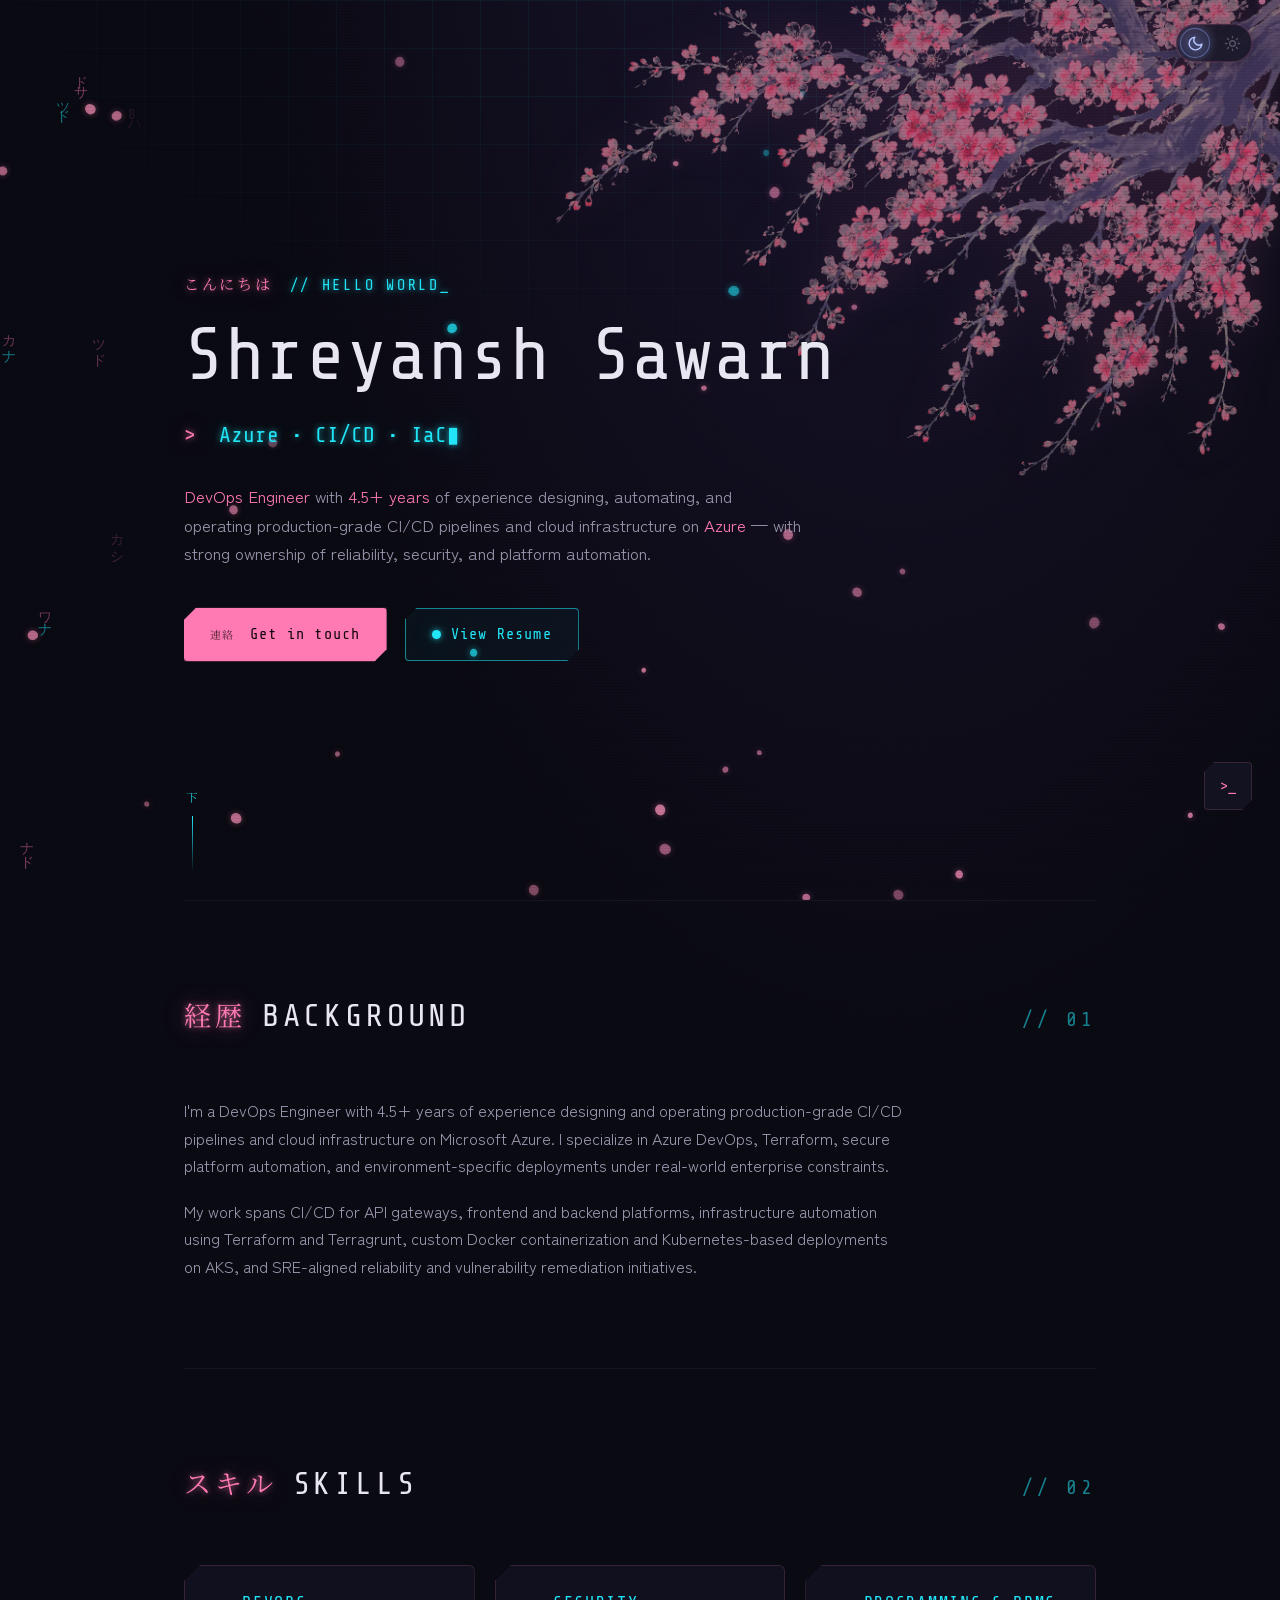
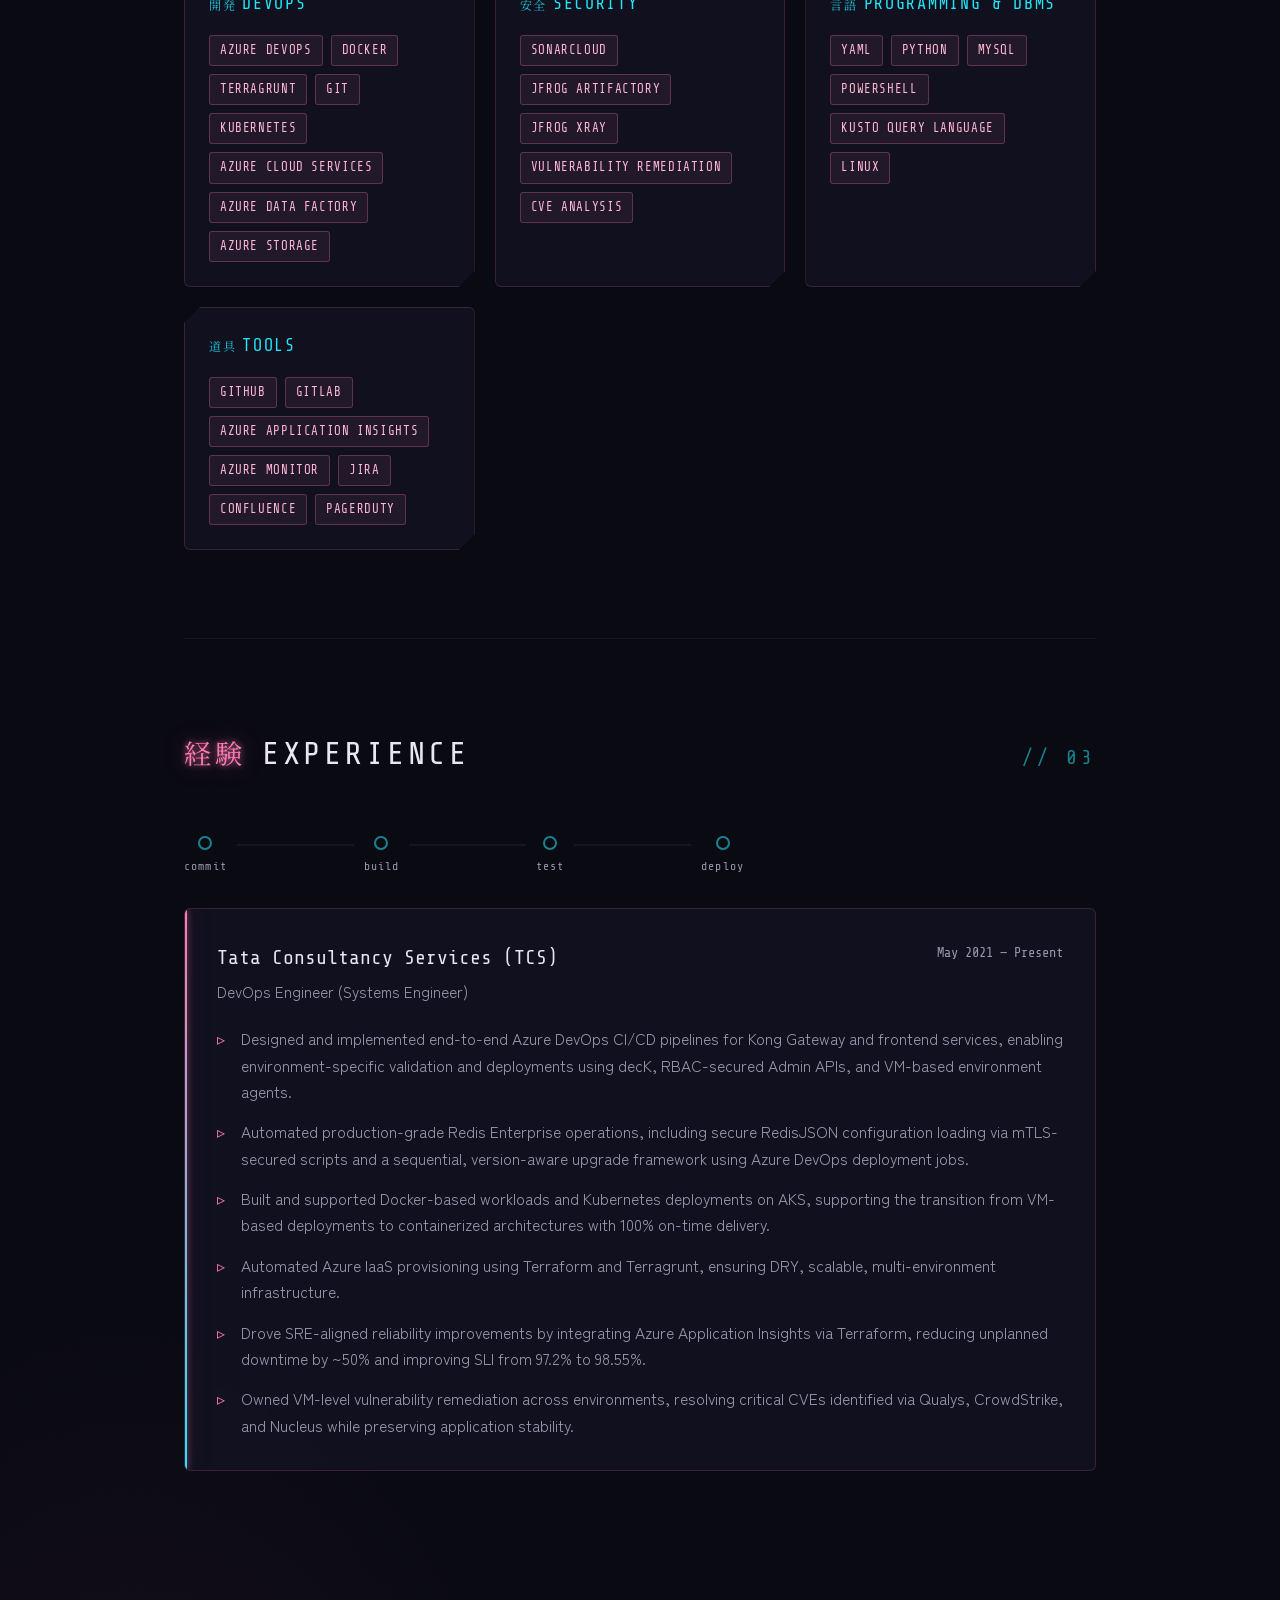
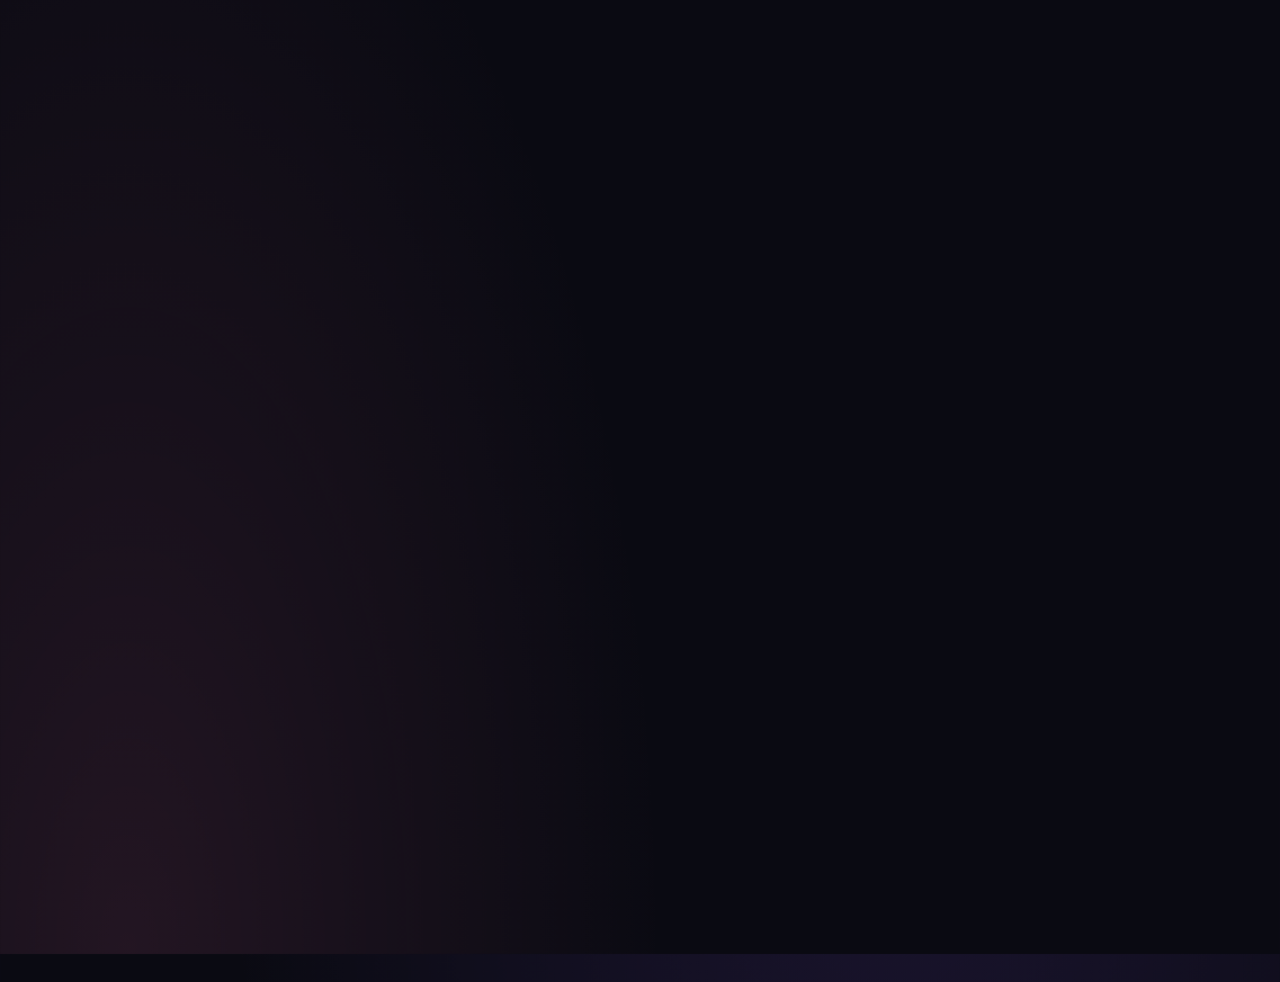
==== index.html @ 8fae3e58 "fix to prevent mobile layout overflow by wrapping sakura images and setting document overflow to cli" ====
<!DOCTYPE html>
<html lang="en">

<head>
	<meta charset="UTF-8">
	<meta name="viewport" content="width=device-width, initial-scale=1.0">
	<title>Shreyansh Sawarn — DevOps Engineer</title>
	<meta name="description"
		content="Shreyansh Sawarn — DevOps Engineer with 4.5+ years of experience in Azure, CI/CD, Terraform and Kubernetes.">

	<!-- Open Graph (LinkedIn, WhatsApp, Slack, etc.) -->
	<meta property="og:type" content="website">
	<meta property="og:url" content="https://shreyansh-sawarn.github.io/">
	<meta property="og:title" content="Shreyansh Sawarn — DevOps Engineer">
	<meta property="og:description"
		content="DevOps Engineer with 4.5+ years of experience in Azure, CI/CD, Terraform and Kubernetes.">
	<meta property="og:image" content="https://shreyansh-sawarn.github.io/images/og-image.png">
	<meta property="og:image:width" content="1200">
	<meta property="og:image:height" content="630">

	<!-- Twitter / X -->
	<meta name="twitter:card" content="summary_large_image">
	<meta name="twitter:title" content="Shreyansh Sawarn — DevOps Engineer">
	<meta name="twitter:description"
		content="DevOps Engineer with 4.5+ years of experience in Azure, CI/CD, Terraform and Kubernetes.">
	<meta name="twitter:image" content="https://shreyansh-sawarn.github.io/images/og-image.png">

	<link rel="canonical" href="https://shreyansh-sawarn.github.io/">
	<link rel="icon" type="image/png" href="images/male-technologist.png">
	<link rel="preconnect" href="https://fonts.googleapis.com">
	<link rel="preconnect" href="https://fonts.gstatic.com" crossorigin>
	<link
		href="https://fonts.googleapis.com/css2?family=Share+Tech+Mono&family=Zen+Kaku+Gothic+New:wght@400;500;700&family=Noto+Serif+JP:wght@600&display=swap"
		rel="stylesheet">
	<link rel="stylesheet" href="style.css">
</head>

<body>
	<!-- Falling sakura petals -->
	<canvas id="sakura" aria-hidden="true"></canvas>
	<!-- Scanline / grid overlays -->
	<div class="overlay-grid" aria-hidden="true"></div>
	<div class="overlay-scanlines" aria-hidden="true"></div>
	<!-- Cherry blossom branches draping from the top-right corner (sumi-e artwork).
	     The wrapper clips the off-edge overhang so it can't widen the mobile layout viewport. -->
	<div class="tree-wrap" aria-hidden="true">
		<img class="sakura-tree sakura-tree--dark" src="images/sakura-dark.webp" alt="">
		<img class="sakura-tree sakura-tree--light" src="images/sakura-light.webp" alt="" loading="lazy">
	</div>

	<div id="site">

		<!-- ============ HERO ============ -->
		<header class="hero">
			<p class="hero_kicker"><span class="jp">こんにちは</span> // HELLO WORLD_</p>

			<h1 class="hero_name glitch" data-text="Shreyansh Sawarn">Shreyansh Sawarn</h1>

			<div class="hero_roles">
				<span class="hero_prompt">&gt;</span>
				<span id="typewriter"></span><span class="cursor">▮</span>
			</div>

			<p class="hero_bio">
				<span class="highlight">DevOps Engineer</span> with <span class="highlight">4.5+ years</span> of
				experience designing, automating, and operating production-grade CI/CD pipelines and cloud
				infrastructure on <span class="highlight">Azure</span> — with strong ownership of reliability,
				security, and platform automation.
			</p>

			<div class="hero_actions">
				<a class="btn btn--primary" href="mailto:shreyanshsawarn88@gmail.com">
					<span class="jp-small">連絡</span> Get in touch
				</a>
				<a class="btn btn--ghost" href="images/Shreyansh_Sawarn_Resume.pdf" target="_blank" rel="noopener">
					<span class="status-dot" aria-hidden="true"></span> View Resume
				</a>
			</div>

			<div class="hero_scroll" aria-hidden="true">
				<span class="jp-small">下</span>
				<span class="hero_scroll_line"></span>
			</div>
		</header>

		<!-- ============ BACKGROUND ============ -->
		<section class="section reveal" id="background">
			<h2 class="section_title"><span class="section_jp">経歴</span>Background<span class="section_num">01</span></h2>
			<div class="section_content">
				<p>
					I'm a DevOps Engineer with 4.5+ years of experience designing and operating production-grade CI/CD
					pipelines and cloud infrastructure on Microsoft Azure. I specialize in Azure DevOps, Terraform,
					secure platform automation, and environment-specific deployments under real-world enterprise
					constraints.
				</p>
				<p>
					My work spans CI/CD for API gateways, frontend and backend platforms, infrastructure automation
					using Terraform and Terragrunt, custom Docker containerization and Kubernetes-based deployments on
					AKS, and SRE-aligned reliability and vulnerability remediation initiatives.
				</p>
			</div>
		</section>

		<!-- ============ SKILLS ============ -->
		<section class="section reveal" id="skills">
			<h2 class="section_title"><span class="section_jp">スキル</span>Skills<span class="section_num">02</span></h2>
			<div class="section_content">
				<div class="skills_grid">
					<div class="skill_card">
						<h3 class="skill_card_label"><span class="jp-small">開発</span>DevOps</h3>
						<ul class="taglist">
							<li>Azure DevOps</li>
							<li>Docker</li>
							<li>Terragrunt</li>
							<li>Git</li>
							<li>Kubernetes</li>
							<li>Azure Cloud Services</li>
							<li>Azure Data Factory</li>
							<li>Azure Storage</li>
						</ul>
					</div>

					<div class="skill_card">
						<h3 class="skill_card_label"><span class="jp-small">安全</span>Security</h3>
						<ul class="taglist">
							<li>SonarCloud</li>
							<li>JFrog Artifactory</li>
							<li>JFrog Xray</li>
							<li>Vulnerability Remediation</li>
							<li>CVE Analysis</li>
						</ul>
					</div>

					<div class="skill_card">
						<h3 class="skill_card_label"><span class="jp-small">言語</span>Programming &amp; DBMS</h3>
						<ul class="taglist">
							<li>YAML</li>
							<li>Python</li>
							<li>MySQL</li>
							<li>PowerShell</li>
							<li>Kusto Query Language</li>
							<li>Linux</li>
						</ul>
					</div>

					<div class="skill_card">
						<h3 class="skill_card_label"><span class="jp-small">道具</span>Tools</h3>
						<ul class="taglist">
							<li>GitHub</li>
							<li>GitLab</li>
							<li>Azure Application Insights</li>
							<li>Azure Monitor</li>
							<li>Jira</li>
							<li>Confluence</li>
							<li>PagerDuty</li>
						</ul>
					</div>
				</div>
			</div>
		</section>

		<!-- ============ EXPERIENCE ============ -->
		<section class="section reveal" id="experience">
			<h2 class="section_title"><span class="section_jp">経験</span>Experience<span class="section_num">03</span></h2>
			<div class="section_content">
				<!-- CI/CD pipeline: lights up on reveal -->
				<div class="pipeline" aria-hidden="true">
					<div class="stage">
						<span class="stage_dot"></span>
						<span class="stage_label">commit</span>
					</div>
					<span class="pipe"></span>
					<div class="stage">
						<span class="stage_dot"></span>
						<span class="stage_label">build</span>
					</div>
					<span class="pipe"></span>
					<div class="stage">
						<span class="stage_dot"></span>
						<span class="stage_label">test</span>
					</div>
					<span class="pipe"></span>
					<div class="stage">
						<span class="stage_dot"></span>
						<span class="stage_label">deploy</span>
					</div>
				</div>

				<article class="job">
					<div class="job_header">
						<div>
							<h3 class="job_company">Tata Consultancy Services (TCS)</h3>
							<p class="job_position">DevOps Engineer (Systems Engineer)</p>
						</div>
						<p class="job_time">May 2021 — Present</p>
					</div>
					<ul class="job_points">
						<li>Designed and implemented end-to-end Azure DevOps CI/CD pipelines for Kong Gateway and
							frontend services, enabling environment-specific validation and deployments using decK,
							RBAC-secured Admin APIs, and VM-based environment agents.</li>
						<li>Automated production-grade Redis Enterprise operations, including secure RedisJSON
							configuration loading via mTLS-secured scripts and a sequential, version-aware upgrade
							framework using Azure DevOps deployment jobs.</li>
						<li>Built and supported Docker-based workloads and Kubernetes deployments on AKS, supporting
							the transition from VM-based deployments to containerized architectures with 100% on-time
							delivery.</li>
						<li>Automated Azure IaaS provisioning using Terraform and Terragrunt, ensuring DRY, scalable,
							multi-environment infrastructure.</li>
						<li>Drove SRE-aligned reliability improvements by integrating Azure Application Insights via
							Terraform, reducing unplanned downtime by ~50% and improving SLI from 97.2% to 98.55%.</li>
						<li>Owned VM-level vulnerability remediation across environments, resolving critical CVEs
							identified via Qualys, CrowdStrike, and Nucleus while preserving application stability.</li>
					</ul>
				</article>
			</div>
		</section>

		<!-- ============ PROJECTS ============ -->
		<section class="section reveal" id="projects">
			<h2 class="section_title"><span class="section_jp">作品</span>Projects<span class="section_num">04</span></h2>
			<div class="section_content">
				<div class="projects_grid">

					<article class="project_card project_card--featured">
						<div class="project_card_top">
							<span class="project_folder" aria-hidden="true">▰▰</span>
							<a class="project_gh" href="https://github.com/shreyansh-sawarn/tf-azure" target="_blank"
								rel="noopener" title="View on GitHub">
								<img src="images/github.svg" alt="GitHub">
							</a>
						</div>
						<h3 class="project_name">Terraform Azure Infrastructure Automation</h3>
						<p class="project_desc">
							Terraform configurations to automate provisioning and management of Azure infrastructure.
							Reusable modules and environment-specific deployments for consistent, scalable, DRY
							infrastructure.
						</p>
						<div class="taglist taglist--project">
							<span>Terraform</span>
							<span>Microsoft Azure</span>
						</div>
					</article>

					<article class="project_card">
						<div class="project_card_top">
							<span class="project_folder" aria-hidden="true">▰▰</span>
							<a class="project_gh" href="https://github.com/shreyansh-sawarn/Face-Eyes-Smile-Detector"
								target="_blank" rel="noopener" title="View on GitHub">
								<img src="images/github.svg" alt="GitHub">
							</a>
						</div>
						<h3 class="project_name">Face, Eye &amp; Smile Detector</h3>
						<p class="project_desc">
							A Python project that detects a user's face, eyes and smile through the webcam, with
							screenshot capture on demand.
						</p>
						<div class="taglist taglist--project">
							<span>Python</span>
							<span>Haar Cascade</span>
							<span>OpenCV</span>
						</div>
					</article>

					<article class="project_card">
						<div class="project_card_top">
							<span class="project_folder" aria-hidden="true">▰▰</span>
							<a class="project_gh" href="https://github.com/shreyansh-sawarn/Library-Management-System"
								target="_blank" rel="noopener" title="View on GitHub">
								<img src="images/github.svg" alt="GitHub">
							</a>
						</div>
						<h3 class="project_name">Library Management System</h3>
						<p class="project_desc">
							A simple website for managing a library and its users — catalog, members and lending.
						</p>
						<div class="taglist taglist--project">
							<span>HTML</span>
							<span>PHP</span>
							<span>CSS</span>
							<span>JavaScript</span>
							<span>SQL</span>
						</div>
					</article>

				</div>
			</div>
		</section>

		<!-- ============ FOOTER ============ -->
		<footer class="footer reveal">
			<p class="footer_jp" aria-hidden="true">ありがとうございました</p>
			<div class="footer_links">
				<a href="mailto:shreyanshsawarn88@gmail.com" title="Email">
					<img src="images/email.svg" alt="Email">
				</a>
				<a href="https://www.linkedin.com/in/shreyanshsawarn/" target="_blank" rel="noopener" title="LinkedIn">
					<img src="images/linkedin.svg" alt="LinkedIn">
				</a>
				<a href="https://github.com/shreyansh-sawarn" target="_blank" rel="noopener" title="GitHub">
					<img src="images/github.svg" alt="GitHub">
				</a>
				<a href="https://twitter.com/SawarnShreyansh" target="_blank" rel="noopener" title="X">
					<img src="images/x.svg" alt="X">
				</a>
			</div>
			<p class="footer_copy">Designed &amp; developed by <span class="highlight">Shreyansh Sawarn</span></p>
			<p class="footer_sub">桜 × サイバー — build, break, deploy, repeat.</p>
		</footer>
	</div>

	<!-- katakana digital rain, left edge -->
	<canvas id="rain" aria-hidden="true"></canvas>

	<button id="theme-toggle" role="switch" aria-checked="false" title="Toggle light/dark"
		aria-label="Toggle light and dark theme">
		<svg class="icon-moon" viewBox="0 0 24 24" fill="none" stroke="currentColor" stroke-width="2"
			stroke-linecap="round" stroke-linejoin="round" aria-hidden="true">
			<path d="M21 12.8A9 9 0 1 1 11.2 3a7 7 0 0 0 9.8 9.8z" />
		</svg>
		<svg class="icon-sun" viewBox="0 0 24 24" fill="none" stroke="currentColor" stroke-width="2"
			stroke-linecap="round" aria-hidden="true">
			<circle cx="12" cy="12" r="4" />
			<path
				d="M12 2v2M12 20v2M4.93 4.93l1.41 1.41M17.66 17.66l1.41 1.41M2 12h2M20 12h2M4.93 19.07l1.41-1.41M17.66 6.34l1.41-1.41" />
		</svg>
		<span class="toggle-knob" aria-hidden="true"></span>
	</button>
	<!-- terminal easter egg -->
	<button id="term-button" title="Open terminal (`)" aria-label="Open terminal">&gt;_</button>
	<div id="terminal" role="dialog" aria-label="Portfolio terminal" hidden>
		<div class="term_bar">
			<span class="term_dot term_dot--r"></span>
			<span class="term_dot term_dot--y"></span>
			<span class="term_dot term_dot--g"></span>
			<span class="term_title">shreyansh@portfolio:~</span>
			<button class="term_close" id="term-close" aria-label="Close terminal">×</button>
		</div>
		<div class="term_out" id="term-out"></div>
		<div class="term_in">
			<span class="term_prompt">$</span>
			<input id="term-input" type="text" autocomplete="off" spellcheck="false" aria-label="Terminal input">
		</div>
	</div>

	<button id="top-button" title="Back to top" aria-label="Back to top">
		<svg viewBox="0 0 24 24" fill="none" stroke="currentColor" stroke-width="2" stroke-linecap="round"
			stroke-linejoin="round" aria-hidden="true">
			<path d="M12 19V5M5 12l7-7 7 7" />
		</svg>
	</button>

	<script src="main.js"></script>
</body>

</html>
---- style.css ----
/* ============================================================
   SHREYANSH SAWARN — cyberpunk × sakura
   ============================================================ */

:root {
	--bg: #0a0a12;
	--bg-soft: #10101c;
	--panel: rgba(20, 20, 36, 0.72);
	--panel-border: rgba(255, 122, 178, 0.16);
	--text: #e8e6f0;
	--text-dim: #9a96ad;
	--sakura: #ff7ab2;
	--sakura-soft: #ffb7d5;
	--neon: #22e6f7;
	--neon-dim: rgba(34, 230, 247, 0.55);
	--violet: #8b5cf6;
	--glow-pink: 0 0 6px rgba(255, 122, 178, 0.75), 0 0 24px rgba(255, 122, 178, 0.35);
	--glow-cyan: 0 0 6px rgba(34, 230, 247, 0.75), 0 0 24px rgba(34, 230, 247, 0.3);
	--bg-grad-1: rgba(139, 92, 246, 0.14);
	--bg-grad-2: rgba(255, 122, 178, 0.10);
	--grid-line: rgba(34, 230, 247, 0.05);
	--scanline-opacity: 0.5;
	--divider: rgba(255, 255, 255, 0.05);
	--panel-strong: rgba(20, 20, 36, 0.85);
	--tag-text: #ffb7d5;
	--tag-bg: rgba(255, 122, 178, 0.07);
	--tag-border: rgba(255, 122, 178, 0.28);
	--icon-filter: invert(80%);
	--mono: 'Share Tech Mono', monospace;
	--sans: 'Zen Kaku Gothic New', sans-serif;
	--serif-jp: 'Noto Serif JP', serif;
}

/* ---------- light mode: sakura daytime ---------- */
body.light {
	--bg: #f6f1f4;
	--bg-soft: #efe8ee;
	--panel: rgba(255, 255, 255, 0.78);
	--panel-border: rgba(214, 51, 132, 0.22);
	--text: #241e2e;
	--text-dim: #5f5870;
	--sakura: #d63384;
	--sakura-soft: #b02a6c;
	--neon: #0e7c96;
	--neon-dim: rgba(14, 124, 150, 0.5);
	--glow-pink: 0 0 10px rgba(214, 51, 132, 0.22);
	--glow-cyan: 0 0 10px rgba(14, 124, 150, 0.22);
	--bg-grad-1: rgba(255, 183, 213, 0.4);
	--bg-grad-2: rgba(165, 216, 232, 0.35);
	--grid-line: rgba(14, 124, 150, 0.07);
	--scanline-opacity: 0.1;
	--divider: rgba(0, 0, 0, 0.08);
	--panel-strong: rgba(255, 255, 255, 0.92);
	--tag-text: #a1246b;
	--tag-bg: rgba(214, 51, 132, 0.07);
	--tag-border: rgba(214, 51, 132, 0.3);
	--icon-filter: invert(28%);
}

* {
	margin: 0;
	padding: 0;
	box-sizing: border-box;
}

html {
	scroll-behavior: smooth;
	/* hidden = fallback; clip = real fix for mobile layout-viewport widening */
	overflow-x: hidden;
	overflow-x: clip;
}

body {
	background:
		radial-gradient(ellipse 90% 60% at 70% -10%, var(--bg-grad-1), transparent 60%),
		radial-gradient(ellipse 70% 50% at 10% 100%, var(--bg-grad-2), transparent 60%),
		var(--bg);
	color: var(--text);
	font-family: var(--sans);
	line-height: 1.7;
	overflow-x: hidden;
	overflow-x: clip;
	transition: background 0.4s ease, color 0.4s ease;
}

::selection {
	background: var(--sakura);
	color: var(--bg);
}

/* Custom scrollbar */
::-webkit-scrollbar {
	width: 8px;
}

::-webkit-scrollbar-track {
	background: var(--bg);
}

::-webkit-scrollbar-thumb {
	background: rgba(255, 122, 178, 0.45);
	border-radius: 10px;
}

::-webkit-scrollbar-thumb:hover {
	background: var(--sakura);
}

/* ---------- overlays ---------- */
#sakura {
	position: fixed;
	inset: 0;
	width: 100%;
	height: 100%;
	pointer-events: none;
	z-index: 1;
}

.overlay-grid {
	position: fixed;
	inset: 0;
	pointer-events: none;
	z-index: 0;
	background-image:
		linear-gradient(var(--grid-line) 1px, transparent 1px),
		linear-gradient(90deg, var(--grid-line) 1px, transparent 1px);
	background-size: 48px 48px;
	mask-image: radial-gradient(ellipse 80% 60% at 50% 0%, black 20%, transparent 75%);
	-webkit-mask-image: radial-gradient(ellipse 80% 60% at 50% 0%, black 20%, transparent 75%);
}

.overlay-scanlines {
	position: fixed;
	inset: 0;
	pointer-events: none;
	z-index: 2;
	background: repeating-linear-gradient(0deg,
			rgba(0, 0, 0, 0.10) 0px,
			rgba(0, 0, 0, 0.10) 1px,
			transparent 1px,
			transparent 3px);
	opacity: var(--scanline-opacity);
}

#site {
	position: relative;
	z-index: 3;
	max-width: 960px;
	margin: 0 auto;
	padding: 0 24px;
}

/* ---------- shared ---------- */
.highlight {
	color: var(--sakura);
}

.jp {
	font-family: var(--serif-jp);
	color: var(--sakura);
}

.jp-small {
	font-family: var(--serif-jp);
	font-size: 0.72em;
	color: var(--neon);
	opacity: 0.85;
	margin-right: 0.5em;
	vertical-align: middle;
}

/* ============================================================
   HERO
   ============================================================ */
.hero {
	min-height: 100svh;
	display: flex;
	flex-direction: column;
	justify-content: center;
	position: relative;
	padding: 96px 0 64px;
}

/* ---------- cherry blossom branches (top-right frame) ---------- */
.tree-wrap {
	position: absolute;
	top: 0;
	left: 0;
	right: 0;
	height: 100svh;
	overflow: clip;
	pointer-events: none;
	z-index: 1;
}

.sakura-tree {
	position: absolute;
	top: 0;
	right: 0;
	width: min(58vw, 900px);
	height: auto;
	z-index: 1;
	pointer-events: none;
	transform-origin: 100% 0%;
	/* sway uses the standalone `rotate` property so JS can drive
	   parallax via `translate` without the two fighting */
	animation: tree-enter 1.4s cubic-bezier(0.22, 1, 0.36, 1) backwards,
		tree-sway 11s ease-in-out 1.4s infinite;
	opacity: var(--fade, 1);
}

@keyframes tree-enter {
	from {
		opacity: 0;
		translate: 40px -30px;
	}

	to {
		opacity: 1;
		translate: 0 0;
	}
}

.sakura-tree--dark {
	filter: drop-shadow(0 0 22px rgba(255, 122, 178, 0.18));
}

.sakura-tree--light {
	display: none;
	filter: drop-shadow(0 6px 18px rgba(120, 60, 90, 0.12));
}

body.light .sakura-tree--dark {
	display: none;
}

body.light .sakura-tree--light {
	display: block;
}

@keyframes tree-sway {

	0%, 100% {
		rotate: 0deg;
	}

	50% {
		rotate: 0.5deg;
	}
}

@media (max-width: 900px) {
	.sakura-tree {
		width: 420px;
		right: -120px;
		opacity: calc(var(--fade, 1) * 0.3);
	}
}

/* staggered entrance */
.hero_kicker,
.hero_name,
.hero_roles,
.hero_bio,
.hero_actions {
	opacity: 0;
	animation: rise 0.9s cubic-bezier(0.22, 1, 0.36, 1) forwards;
}

.hero_kicker {
	animation-delay: 0.15s;
}

.hero_name {
	animation-delay: 0.3s;
}

.hero_roles {
	animation-delay: 0.5s;
}

.hero_bio {
	animation-delay: 0.65s;
}

.hero_actions {
	animation-delay: 0.8s;
}

@keyframes rise {
	from {
		opacity: 0;
		transform: translateY(26px);
	}

	to {
		opacity: 1;
		transform: none;
	}
}

.hero_kicker {
	font-family: var(--mono);
	color: var(--neon);
	text-shadow: var(--glow-cyan);
	letter-spacing: 0.18em;
	font-size: 0.95rem;
	margin-bottom: 18px;
}

.hero_kicker .jp {
	text-shadow: var(--glow-pink);
	margin-right: 0.4em;
}

.hero_name {
	font-family: var(--mono);
	font-size: clamp(2.4rem, 7.5vw, 4.6rem);
	font-weight: 400;
	line-height: 1.1;
	color: var(--text);
	letter-spacing: 0.01em;
	margin-bottom: 20px;
	position: relative;
	width: fit-content;
}

/* glitch */
.glitch::before,
.glitch::after {
	content: attr(data-text);
	position: absolute;
	inset: 0;
	overflow: hidden;
	clip-path: inset(50% 0 50% 0);
	opacity: 0;
}

.glitch::before {
	color: var(--sakura);
	text-shadow: -2px 0 var(--sakura);
	animation: glitch-a 3.8s infinite steps(1);
}

.glitch::after {
	color: var(--neon);
	text-shadow: 2px 0 var(--neon);
	animation: glitch-b 3.8s infinite steps(1);
}

@keyframes glitch-a {

	0%, 6.5%, 100% {
		opacity: 0;
		transform: none;
		clip-path: inset(50% 0 50% 0);
	}

	1% {
		opacity: 1;
		transform: translate(-3px, -2px);
		clip-path: inset(10% 0 62% 0);
	}

	2.5% {
		opacity: 1;
		transform: translate(3px, 1px);
		clip-path: inset(58% 0 12% 0);
	}

	4% {
		opacity: 1;
		transform: translate(-2px, 2px);
		clip-path: inset(30% 0 48% 0);
	}

	6% {
		opacity: 0;
	}
}

/* hovering the name makes the glitch go wild */
.glitch:hover::before,
.glitch:hover::after {
	animation-duration: 0.9s;
}

@keyframes glitch-b {

	0%, 7%, 100% {
		opacity: 0;
		transform: none;
		clip-path: inset(50% 0 50% 0);
	}

	1.5% {
		opacity: 1;
		transform: translate(3px, 2px);
		clip-path: inset(68% 0 6% 0);
	}

	3% {
		opacity: 1;
		transform: translate(-3px, -1px);
		clip-path: inset(4% 0 76% 0);
	}

	5% {
		opacity: 1;
		transform: translate(2px, -2px);
		clip-path: inset(42% 0 34% 0);
	}

	6.5% {
		opacity: 0;
	}
}

.hero_roles {
	font-family: var(--mono);
	font-size: clamp(1.05rem, 2.6vw, 1.35rem);
	color: var(--neon);
	text-shadow: var(--glow-cyan);
	margin-bottom: 28px;
	min-height: 1.6em;
}

#typewriter {
	display: inline-block;
}

/* glitch zap when a role finishes typing */
#typewriter.zap {
	animation: zap 0.32s steps(2);
}

@keyframes zap {
	0% {
		opacity: 0.25;
		transform: translateX(-3px) skewX(-10deg);
		text-shadow: 3px 0 var(--sakura), -3px 0 var(--neon);
	}

	50% {
		opacity: 1;
		transform: translateX(2px);
	}

	100% {
		transform: none;
	}
}

.hero_prompt {
	color: var(--sakura);
	text-shadow: var(--glow-pink);
	margin-right: 0.5em;
}

.cursor {
	animation: blink 1s steps(1) infinite;
}

@keyframes blink {
	50% {
		opacity: 0;
	}
}

.hero_bio {
	max-width: 620px;
	color: var(--text-dim);
	font-size: 1.05rem;
	margin-bottom: 40px;
}

.hero_actions {
	display: flex;
	gap: 18px;
	flex-wrap: wrap;
}

.btn {
	display: inline-flex;
	align-items: center;
	gap: 10px;
	font-family: var(--mono);
	font-size: 0.95rem;
	letter-spacing: 0.08em;
	text-decoration: none;
	padding: 13px 26px;
	border-radius: 4px;
	position: relative;
	overflow: hidden;
	transition: transform 0.2s ease, box-shadow 0.25s ease, background 0.25s ease;
	clip-path: polygon(12px 0, 100% 0, 100% calc(100% - 12px), calc(100% - 12px) 100%, 0 100%, 0 12px);
}

/* light sweep on hover */
.btn::after {
	content: "";
	position: absolute;
	top: 0;
	left: -80%;
	width: 45%;
	height: 100%;
	background: linear-gradient(105deg, transparent, rgba(255, 255, 255, 0.45), transparent);
	transform: skewX(-20deg);
	transition: left 0.45s ease;
	pointer-events: none;
}

.btn:hover::after {
	left: 135%;
}

.btn--primary {
	background: var(--sakura);
	color: #14060d;
	box-shadow: var(--glow-pink);
}

.btn--primary .jp-small {
	color: #14060d;
	opacity: 0.7;
}

.btn--primary:hover {
	transform: translateY(-2px);
	box-shadow: 0 0 10px rgba(255, 122, 178, 0.9), 0 0 40px rgba(255, 122, 178, 0.5);
}

.btn--ghost {
	color: var(--neon);
	border: 1px solid var(--neon-dim);
	background: rgba(34, 230, 247, 0.04);
}

.btn--ghost:hover {
	transform: translateY(-2px);
	background: rgba(34, 230, 247, 0.12);
	box-shadow: var(--glow-cyan);
}

.status-dot {
	width: 9px;
	height: 9px;
	border-radius: 50%;
	background: var(--neon);
	box-shadow: var(--glow-cyan);
	animation: pulse 2s ease-in-out infinite;
}

@keyframes pulse {
	50% {
		opacity: 0.35;
	}
}

.hero_scroll {
	position: absolute;
	bottom: 28px;
	left: 2px;
	display: flex;
	flex-direction: column;
	align-items: center;
	gap: 8px;
	color: var(--text-dim);
}

.hero_scroll .jp-small {
	margin: 0;
}

.hero_scroll_line {
	width: 1px;
	height: 56px;
	background: linear-gradient(var(--neon), transparent);
	animation: drop 2.2s ease-in-out infinite;
	transform-origin: top;
}

@keyframes drop {
	0% {
		transform: scaleY(0);
	}

	45% {
		transform: scaleY(1);
	}

	100% {
		transform: scaleY(1);
		opacity: 0;
	}
}

/* ============================================================
   SECTIONS
   ============================================================ */
.section {
	padding: 88px 0;
	border-top: 1px solid var(--divider);
}

.section_title {
	display: flex;
	align-items: baseline;
	gap: 16px;
	font-family: var(--mono);
	font-weight: 400;
	font-size: clamp(1.5rem, 3.5vw, 2rem);
	color: var(--text);
	margin-bottom: 40px;
	text-transform: uppercase;
	letter-spacing: 0.12em;
	position: relative;
	padding-bottom: 14px;
}

/* underline sweeps in when the section scrolls into view */
.section_title::after {
	content: "";
	position: absolute;
	left: 0;
	bottom: 0;
	width: 140px;
	height: 2px;
	background: linear-gradient(90deg, var(--sakura), var(--neon));
	box-shadow: 0 0 10px rgba(255, 122, 178, 0.5);
	transform: scaleX(0);
	transform-origin: left;
	transition: transform 0.9s cubic-bezier(0.22, 1, 0.36, 1) 0.25s;
}

.reveal.in .section_title::after {
	transform: scaleX(1);
}

.section_jp {
	font-family: var(--serif-jp);
	font-size: 0.85em;
	color: var(--sakura);
	text-shadow: var(--glow-pink);
}

.section_num {
	font-size: 0.62em;
	color: var(--neon-dim);
	margin-left: auto;
}

.section_num::before {
	content: "// ";
}

.section_content p {
	color: var(--text-dim);
	margin-bottom: 1.2em;
	max-width: 720px;
}

.section_content p:last-child {
	margin-bottom: 0;
}

/* ---------- skills ---------- */
.skills_grid {
	display: grid;
	grid-template-columns: repeat(auto-fit, minmax(260px, 1fr));
	gap: 20px;
}

.skill_card {
	background: var(--panel);
	border: 1px solid var(--panel-border);
	border-radius: 6px;
	padding: 24px;
	backdrop-filter: blur(6px);
	transition: transform 0.25s ease, border-color 0.25s ease, box-shadow 0.25s ease;
	clip-path: polygon(16px 0, 100% 0, 100% calc(100% - 16px), calc(100% - 16px) 100%, 0 100%, 0 16px);
}

.skill_card:hover {
	transform: translateY(-4px);
	border-color: var(--sakura);
	box-shadow: 0 0 24px rgba(255, 122, 178, 0.18);
}

.skill_card_label {
	font-family: var(--mono);
	font-weight: 400;
	font-size: 1.05rem;
	text-transform: uppercase;
	letter-spacing: 0.1em;
	color: var(--neon);
	margin-bottom: 16px;
}

.taglist {
	list-style: none;
	display: flex;
	flex-wrap: wrap;
	gap: 8px;
}

.taglist li,
.taglist span {
	font-family: var(--mono);
	font-size: 0.78rem;
	letter-spacing: 0.05em;
	text-transform: uppercase;
	color: var(--tag-text);
	background: var(--tag-bg);
	border: 1px solid var(--tag-border);
	border-radius: 3px;
	padding: 4px 10px;
	transition: background 0.2s ease, color 0.2s ease, box-shadow 0.2s ease;
}

.taglist li:hover,
.taglist span:hover {
	background: var(--sakura);
	color: #fff;
	box-shadow: 0 0 12px rgba(255, 122, 178, 0.35);
	translate: 0 -3px;
}

/* tags cascade in as their section reveals */
.reveal.in .taglist li {
	animation: tag-pop 0.5s cubic-bezier(0.22, 1, 0.36, 1) both;
}

.reveal.in .taglist li:nth-child(2) { animation-delay: 0.06s; }
.reveal.in .taglist li:nth-child(3) { animation-delay: 0.12s; }
.reveal.in .taglist li:nth-child(4) { animation-delay: 0.18s; }
.reveal.in .taglist li:nth-child(5) { animation-delay: 0.24s; }
.reveal.in .taglist li:nth-child(6) { animation-delay: 0.3s; }
.reveal.in .taglist li:nth-child(7) { animation-delay: 0.36s; }
.reveal.in .taglist li:nth-child(8) { animation-delay: 0.42s; }

@keyframes tag-pop {
	from {
		opacity: 0;
		translate: 0 14px;
	}
}

/* ---------- CI/CD pipeline ---------- */
.pipeline {
	display: flex;
	align-items: center;
	gap: 10px;
	font-family: var(--mono);
	margin-bottom: 32px;
	max-width: 560px;
}

.stage {
	display: flex;
	flex-direction: column;
	align-items: center;
	gap: 7px;
}

.stage_dot {
	width: 14px;
	height: 14px;
	border-radius: 50%;
	border: 2px solid var(--neon-dim);
	background: transparent;
	position: relative;
}

.stage_label {
	font-size: 0.72rem;
	letter-spacing: 0.1em;
	color: var(--text-dim);
	text-transform: lowercase;
}

.pipe {
	flex: 1;
	height: 2px;
	background: var(--divider);
	position: relative;
	overflow: hidden;
	margin-bottom: 22px;
}

.pipe::after {
	content: "";
	position: absolute;
	inset: 0;
	background: linear-gradient(90deg, var(--sakura), var(--neon));
	transform: scaleX(0);
	transform-origin: left;
}

/* light-up sequence on reveal: dot → pipe → dot → pipe ...
   (stages are divs counted 1-4, pipes are spans counted 1-3) */
.reveal.in .stage:nth-of-type(1) .stage_dot { animation: stage-on 0.35s 0.2s both; }
.reveal.in .pipe:nth-of-type(1)::after      { animation: pipe-fill 0.6s 0.55s both; }
.reveal.in .stage:nth-of-type(2) .stage_dot { animation: stage-on 0.35s 1.15s both; }
.reveal.in .pipe:nth-of-type(2)::after      { animation: pipe-fill 0.6s 1.5s both; }
.reveal.in .stage:nth-of-type(3) .stage_dot { animation: stage-on 0.35s 2.1s both; }
.reveal.in .pipe:nth-of-type(3)::after      { animation: pipe-fill 0.6s 2.45s both; }
.reveal.in .stage:nth-of-type(4) .stage_dot { animation: stage-on 0.35s 3.05s both, deploy-pulse 2.2s 3.5s ease-in-out infinite; }

@keyframes stage-on {
	to {
		background: var(--sakura);
		border-color: var(--sakura);
		box-shadow: 0 0 10px rgba(255, 122, 178, 0.8);
	}
}

@keyframes pipe-fill {
	to {
		transform: scaleX(1);
	}
}

@keyframes deploy-pulse {
	50% {
		box-shadow: 0 0 18px rgba(34, 230, 247, 0.9);
		border-color: var(--neon);
		background: var(--neon);
	}
}

/* ---------- experience ---------- */
.job {
	background: var(--panel);
	border: 1px solid var(--panel-border);
	border-radius: 6px;
	padding: 32px;
	backdrop-filter: blur(6px);
	position: relative;
	overflow: hidden;
}

.job::before {
	content: "";
	position: absolute;
	left: 0;
	top: 0;
	width: 2px;
	height: 100%;
	background: linear-gradient(var(--sakura), var(--neon));
	box-shadow: var(--glow-pink);
}

.job_header {
	display: flex;
	justify-content: space-between;
	align-items: flex-start;
	gap: 16px;
	flex-wrap: wrap;
	margin-bottom: 20px;
}

.job_company {
	font-family: var(--mono);
	font-weight: 400;
	font-size: 1.25rem;
	color: var(--text);
}

.job_position {
	color: var(--sakura);
	font-size: 0.95rem;
	margin-top: 4px;
}

.job_time {
	font-family: var(--mono);
	font-size: 0.85rem;
	color: var(--neon);
	white-space: nowrap;
}

.job_points {
	list-style: none;
}

.job_points li {
	color: var(--text-dim);
	padding-left: 24px;
	position: relative;
	margin-bottom: 14px;
	font-size: 0.97rem;
	transition: translate 0.25s ease, color 0.25s ease;
}

.job_points li:hover {
	translate: 6px 0;
	color: var(--text);
}

.job_points li::before {
	content: "▹";
	position: absolute;
	left: 0;
	color: var(--sakura);
}

.job_points li:last-child {
	margin-bottom: 0;
}

/* ---------- projects ---------- */
.projects_grid {
	display: grid;
	grid-template-columns: repeat(auto-fit, minmax(280px, 1fr));
	gap: 20px;
}

.project_card {
	background: var(--panel);
	border: 1px solid var(--panel-border);
	border-radius: 6px;
	padding: 26px;
	backdrop-filter: blur(6px);
	display: flex;
	flex-direction: column;
	transition: transform 0.25s ease, border-color 0.25s ease, box-shadow 0.25s ease;
	clip-path: polygon(16px 0, 100% 0, 100% calc(100% - 16px), calc(100% - 16px) 100%, 0 100%, 0 16px);
}

.project_card:hover {
	transform: translateY(-5px);
	border-color: var(--neon);
	box-shadow: 0 0 26px rgba(34, 230, 247, 0.16);
}

.project_card--featured {
	border-color: rgba(255, 122, 178, 0.4);
}

.project_card_top {
	display: flex;
	justify-content: space-between;
	align-items: center;
	margin-bottom: 18px;
}

.project_folder {
	color: var(--sakura);
	font-size: 1.1rem;
	letter-spacing: 4px;
	text-shadow: var(--glow-pink);
}

.project_gh img {
	width: 22px;
	height: 22px;
	filter: var(--icon-filter);
	transition: filter 0.2s ease, transform 0.2s ease;
}

.project_gh:hover img {
	filter: invert(60%) sepia(80%) saturate(400%) hue-rotate(300deg);
	transform: scale(1.15);
}

.project_name {
	font-family: var(--mono);
	font-weight: 400;
	font-size: 1.1rem;
	color: var(--text);
	margin-bottom: 10px;
}

.project_desc {
	color: var(--text-dim);
	font-size: 0.93rem;
	flex-grow: 1;
	margin-bottom: 18px;
}

/* live GitHub stats row (filled by JS) */
.project_meta {
	font-family: var(--mono);
	font-size: 0.75rem;
	color: var(--neon);
	margin-bottom: 12px;
	letter-spacing: 0.04em;
}

.project_meta .sep {
	color: var(--text-dim);
	margin: 0 7px;
}

.taglist--project {
	margin-top: auto;
}

/* ============================================================
   FOOTER
   ============================================================ */
.footer {
	padding: 72px 0 48px;
	border-top: 1px solid var(--divider);
	text-align: center;
}

.footer_jp {
	font-family: var(--serif-jp);
	color: var(--sakura);
	text-shadow: var(--glow-pink);
	font-size: 1.1rem;
	margin-bottom: 24px;
	letter-spacing: 0.3em;
}

.footer_links {
	display: flex;
	justify-content: center;
	gap: 26px;
	margin-bottom: 24px;
}

.footer_links img {
	width: 24px;
	height: 24px;
	filter: var(--icon-filter);
	transition: filter 0.2s ease, transform 0.2s ease;
}

.footer_links a:hover img {
	filter: invert(60%) sepia(80%) saturate(400%) hue-rotate(300deg) drop-shadow(0 0 6px rgba(255, 122, 178, 0.8));
	transform: translateY(-3px);
}

.footer_copy {
	font-family: var(--mono);
	font-size: 0.85rem;
	color: var(--text-dim);
}

.footer_sub {
	font-family: var(--mono);
	font-size: 0.75rem;
	color: var(--text-dim);
	opacity: 0.65;
	margin-top: 8px;
	letter-spacing: 0.1em;
}

/* ============================================================
   BACK TO TOP
   ============================================================ */
#top-button {
	position: fixed;
	bottom: 28px;
	right: 28px;
	z-index: 10;
	width: 48px;
	height: 48px;
	display: flex;
	align-items: center;
	justify-content: center;
	color: var(--neon);
	background: var(--panel-strong);
	border: 1px solid var(--neon-dim);
	border-radius: 4px;
	cursor: pointer;
	opacity: 0;
	pointer-events: none;
	transition: opacity 0.3s ease, transform 0.3s ease, box-shadow 0.3s ease;
	clip-path: polygon(10px 0, 100% 0, 100% calc(100% - 10px), calc(100% - 10px) 100%, 0 100%, 0 10px);
}

#top-button svg {
	width: 20px;
	height: 20px;
}

#top-button.visible {
	opacity: 1;
	pointer-events: auto;
}

#top-button {
	transform: translateZ(0);
}

#top-button:hover {
	box-shadow: var(--glow-cyan);
	transform: translateY(-3px) translateZ(0);
}

/* ============================================================
   DIGITAL RAIN
   ============================================================ */
/* katakana digital rain down the left edge */
#rain {
	position: fixed;
	top: 0;
	left: 0;
	width: 150px;
	height: 100vh;
	z-index: 1;
	pointer-events: none;
	opacity: 0.55;
	mask-image: linear-gradient(90deg, black 55%, transparent);
	-webkit-mask-image: linear-gradient(90deg, black 55%, transparent);
}

body.light #rain {
	opacity: 0.3;
}

@media (max-width: 1100px) {
	#rain {
		display: none;
	}
}

/* ============================================================
   THEME TOGGLE
   ============================================================ */
#theme-toggle {
	position: fixed;
	top: 24px;
	right: 28px;
	z-index: 10;
	display: flex;
	align-items: center;
	justify-content: space-between;
	width: 76px;
	height: 38px;
	padding: 0 10px;
	background: var(--panel-strong);
	border: 1px solid var(--panel-border);
	border-radius: 999px;
	cursor: pointer;
	/* stays readable over the blossom artwork behind it */
	backdrop-filter: blur(10px);
	-webkit-backdrop-filter: blur(10px);
	box-shadow: 0 2px 14px rgba(0, 0, 0, 0.35), 0 0 0 1px rgba(255, 122, 178, 0.12);
	/* own compositing layer: avoids fixed-element paint dropouts */
	transform: translateZ(0);
	transition: box-shadow 0.3s ease, background 0.3s ease, border-color 0.3s ease;
}

#theme-toggle:hover {
	box-shadow: var(--glow-pink);
}

#theme-toggle svg {
	width: 17px;
	height: 17px;
	position: relative;
	z-index: 2;
	transition: color 0.35s ease, opacity 0.35s ease, filter 0.35s ease;
}

/* dark mode: moon lit, sun dimmed */
.icon-sun {
	color: var(--text-dim);
	opacity: 0.45;
}

.icon-moon {
	color: #b9c8ff;
	opacity: 1;
	filter: drop-shadow(0 0 5px rgba(150, 170, 255, 0.8));
}

/* light mode: sun lit, moon dimmed */
body.light .icon-sun {
	color: #f59e0b;
	opacity: 1;
	filter: drop-shadow(0 0 6px rgba(245, 158, 11, 0.7));
}

body.light .icon-moon {
	color: var(--text-dim);
	opacity: 0.45;
	filter: none;
}

.toggle-knob {
	position: absolute;
	top: 3px;
	left: 3px;
	width: 30px;
	height: 30px;
	border-radius: 50%;
	background: rgba(88, 100, 160, 0.28);
	border: 1px solid rgba(150, 170, 255, 0.45);
	box-shadow: 0 0 10px rgba(150, 170, 255, 0.35);
	transform: translateX(0);
	transition: transform 0.35s cubic-bezier(0.34, 1.56, 0.64, 1), background 0.35s ease,
		border-color 0.35s ease, box-shadow 0.35s ease;
}

body.light .toggle-knob {
	transform: translateX(38px);
	background: rgba(245, 158, 11, 0.18);
	border-color: rgba(245, 158, 11, 0.55);
	box-shadow: 0 0 10px rgba(245, 158, 11, 0.35);
}

/* ============================================================
   TERMINAL EASTER EGG
   ============================================================ */
#term-button {
	position: fixed;
	bottom: 90px;
	right: 28px;
	z-index: 10;
	width: 48px;
	height: 48px;
	font-family: var(--mono);
	font-size: 0.95rem;
	color: var(--sakura);
	background: var(--panel-strong);
	border: 1px solid var(--panel-border);
	border-radius: 4px;
	cursor: pointer;
	transition: box-shadow 0.3s ease, transform 0.3s ease;
	clip-path: polygon(10px 0, 100% 0, 100% calc(100% - 10px), calc(100% - 10px) 100%, 0 100%, 0 10px);
}

#term-button {
	transform: translateZ(0);
}

#term-button:hover {
	box-shadow: var(--glow-pink);
	transform: translateY(-3px) translateZ(0);
}

#terminal {
	position: fixed;
	bottom: 152px;
	right: 28px;
	z-index: 30;
	width: min(480px, calc(100vw - 40px));
	background: rgba(12, 12, 22, 0.96);
	border: 1px solid var(--neon-dim);
	border-radius: 8px;
	box-shadow: 0 0 30px rgba(34, 230, 247, 0.15), 0 20px 50px rgba(0, 0, 0, 0.5);
	font-family: var(--mono);
	font-size: 0.85rem;
	overflow: hidden;
	animation: term-open 0.25s cubic-bezier(0.22, 1, 0.36, 1);
}

body.light #terminal {
	background: rgba(20, 18, 30, 0.97);
}

@keyframes term-open {
	from {
		opacity: 0;
		translate: 0 20px;
		scale: 0.97;
	}
}

.term_bar {
	display: flex;
	align-items: center;
	gap: 7px;
	padding: 9px 12px;
	background: rgba(255, 255, 255, 0.04);
	border-bottom: 1px solid rgba(255, 255, 255, 0.07);
}

.term_dot {
	width: 11px;
	height: 11px;
	border-radius: 50%;
}

.term_dot--r { background: #ff5f57; }
.term_dot--y { background: #febc2e; }
.term_dot--g { background: #28c840; }

.term_title {
	margin-left: 8px;
	color: #9a96ad;
	font-size: 0.75rem;
}

.term_close {
	margin-left: auto;
	background: none;
	border: none;
	color: #9a96ad;
	font-size: 1.1rem;
	cursor: pointer;
	line-height: 1;
}

.term_close:hover {
	color: #ff5f57;
}

.term_out {
	padding: 12px 14px 4px;
	height: 240px;
	overflow-y: auto;
	color: #cfcbdd;
	line-height: 1.55;
	white-space: pre-wrap;
	word-break: break-word;
}

.term_out .t-cmd { color: #22e6f7; }
.term_out .t-pink { color: #ff7ab2; }
.term_out .t-dim { color: #77738a; }
.term_out a { color: #22e6f7; }

.term_in {
	display: flex;
	align-items: center;
	gap: 8px;
	padding: 8px 14px 12px;
}

.term_prompt {
	color: #ff7ab2;
}

#term-input {
	flex: 1;
	background: none;
	border: none;
	outline: none;
	color: #e8e6f0;
	font-family: var(--mono);
	font-size: 0.85rem;
	caret-color: #22e6f7;
}

/* ============================================================
   SCROLL REVEAL
   ============================================================ */
.reveal {
	opacity: 0;
	transform: translateY(28px);
	transition: opacity 0.7s ease, transform 0.7s ease;
}

.reveal.in {
	opacity: 1;
	transform: none;
}

/* ============================================================
   RESPONSIVE & MOTION
   ============================================================ */
@media (max-width: 600px) {
	.section {
		padding: 64px 0;
	}

	.job {
		padding: 24px 20px;
	}

	.hero_scroll {
		display: none;
	}
}

@media (prefers-reduced-motion: reduce) {

	*,
	*::before,
	*::after {
		animation-duration: 0.01ms !important;
		animation-iteration-count: 1 !important;
		transition-duration: 0.01ms !important;
	}

	.reveal {
		opacity: 1;
		transform: none;
	}

	#sakura {
		display: none;
	}
}
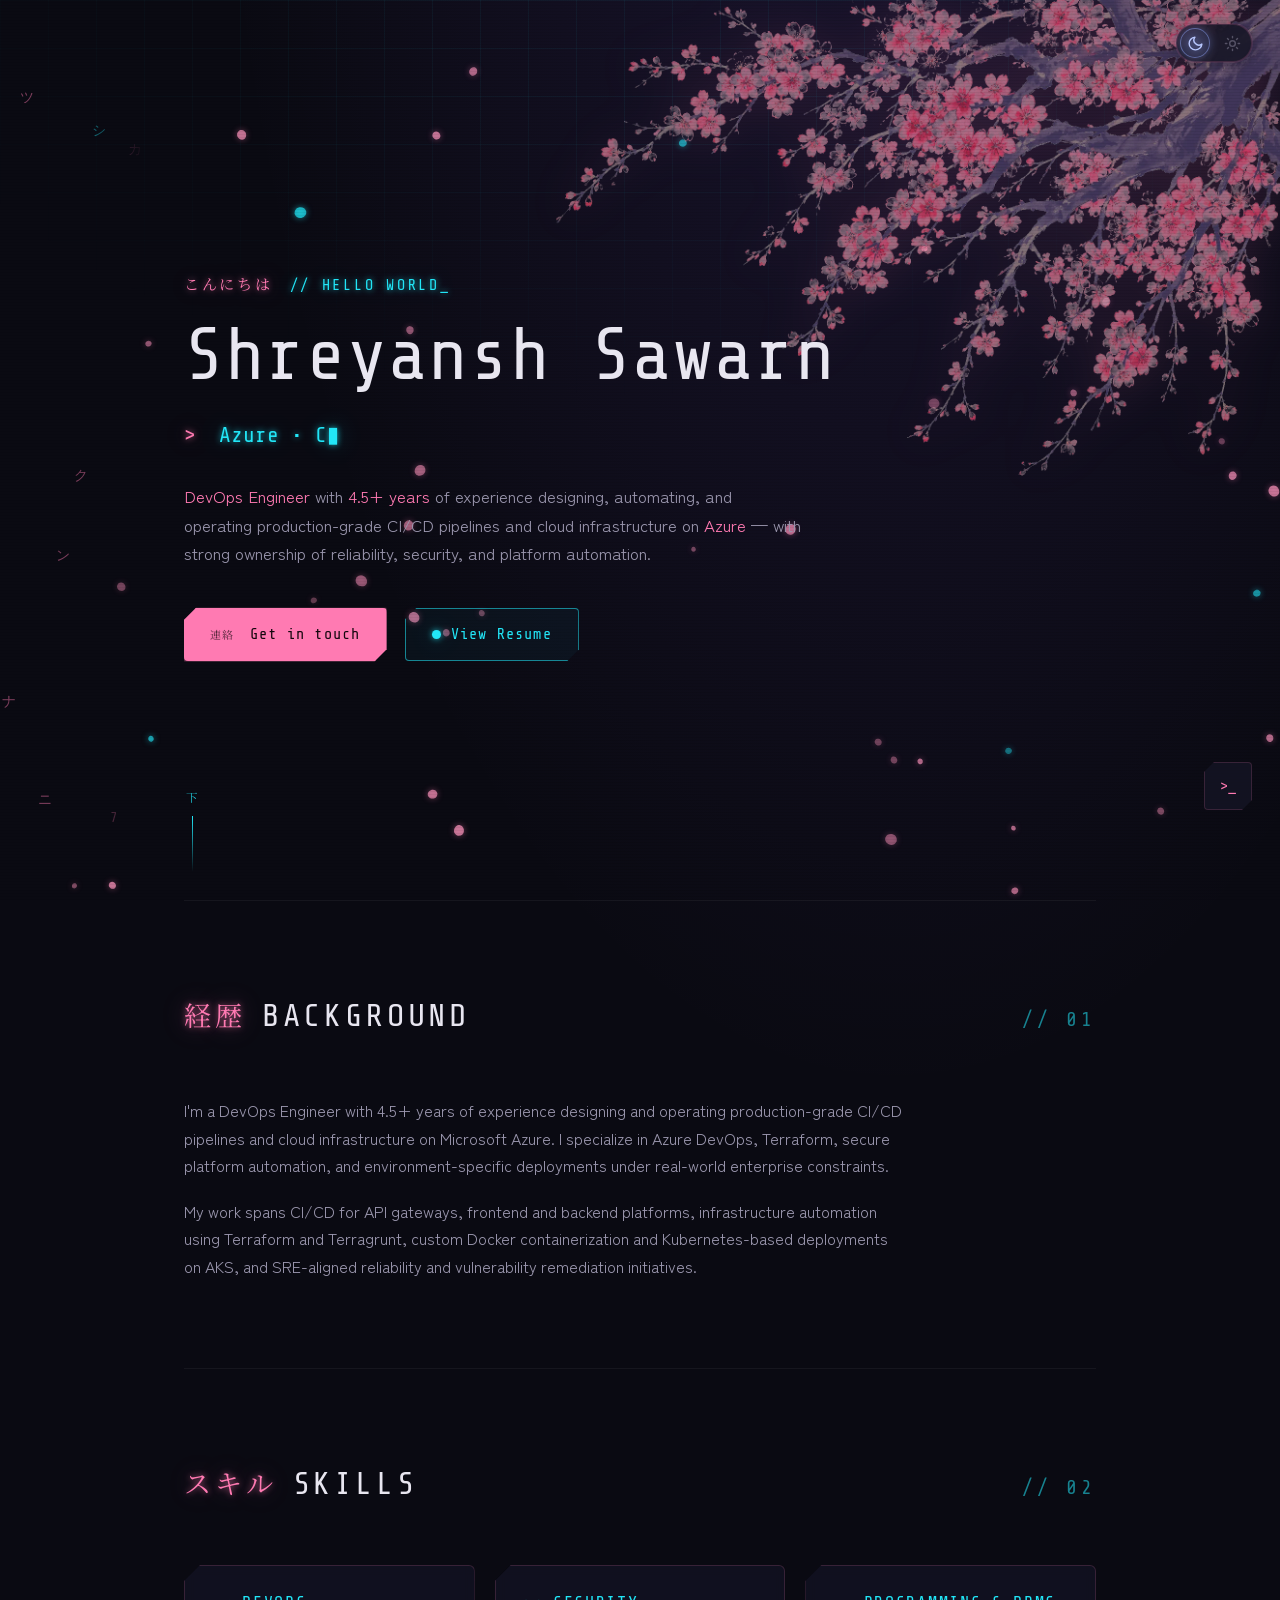
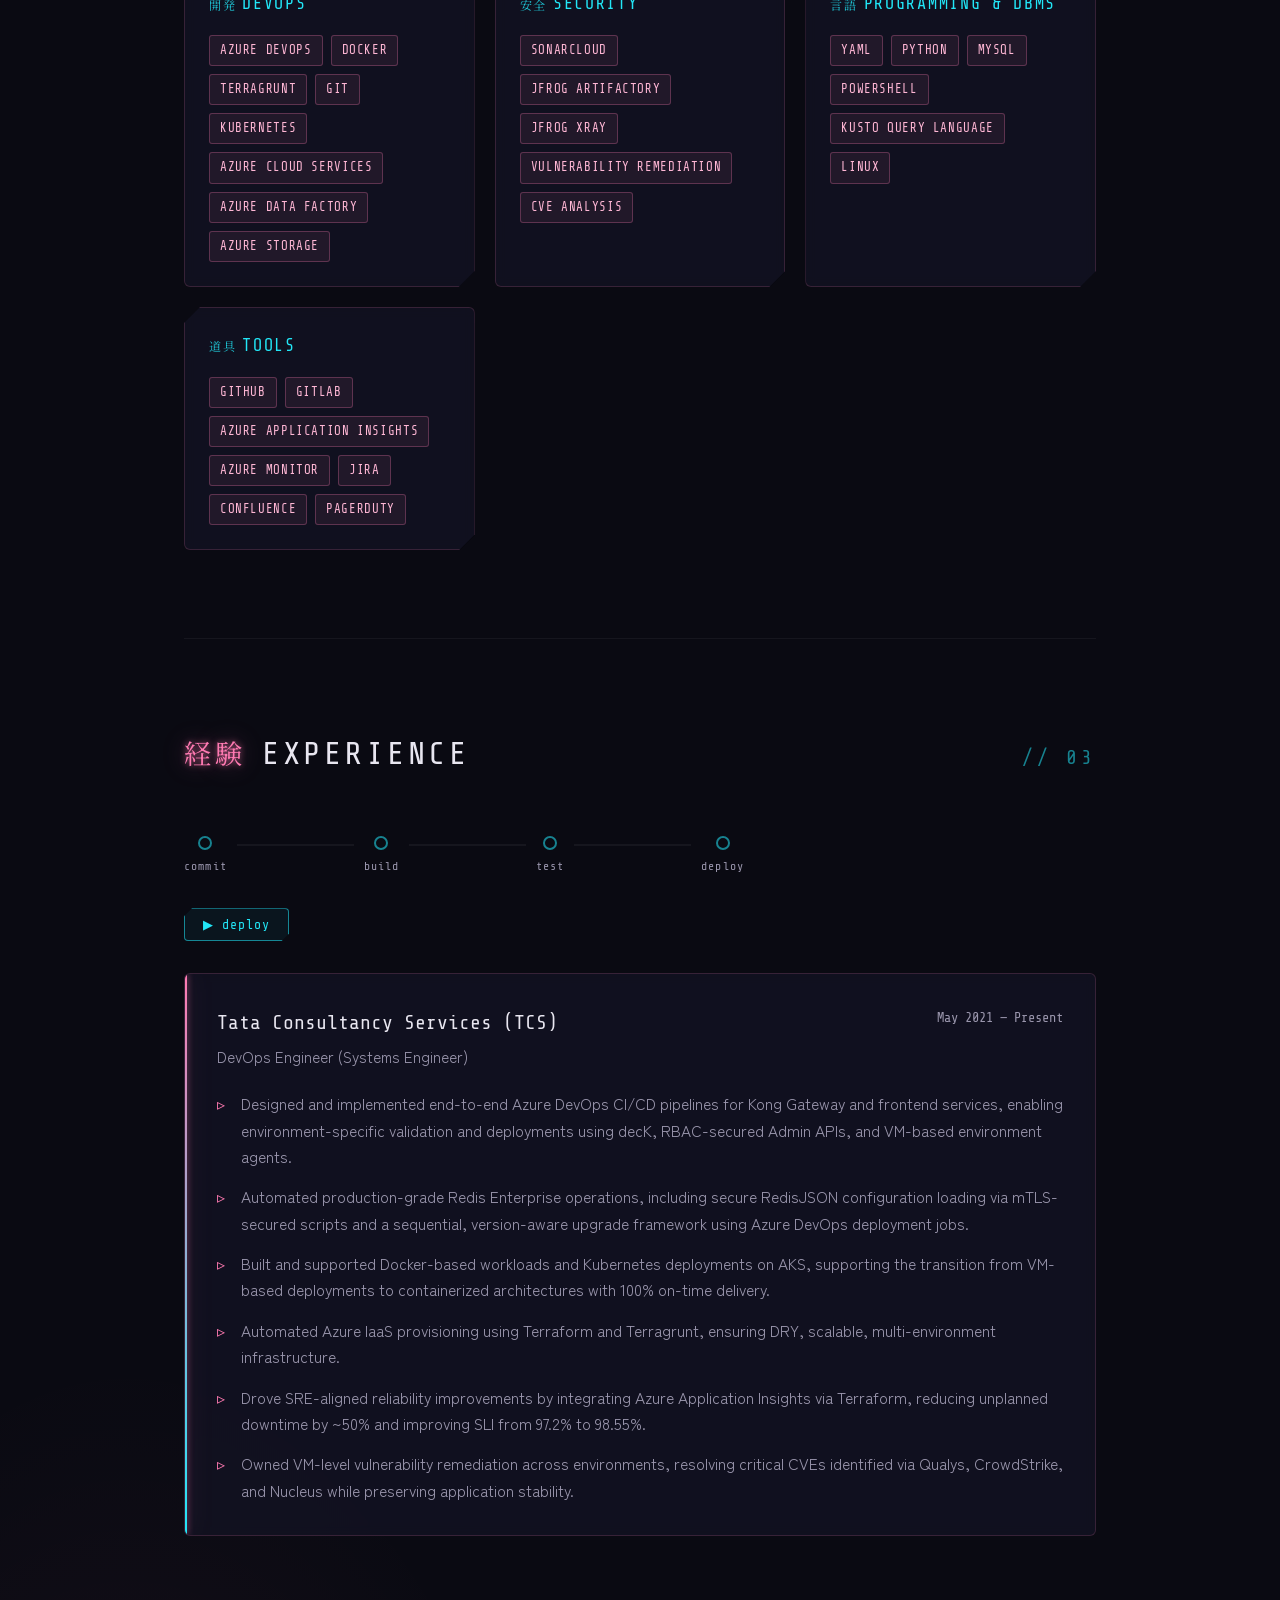
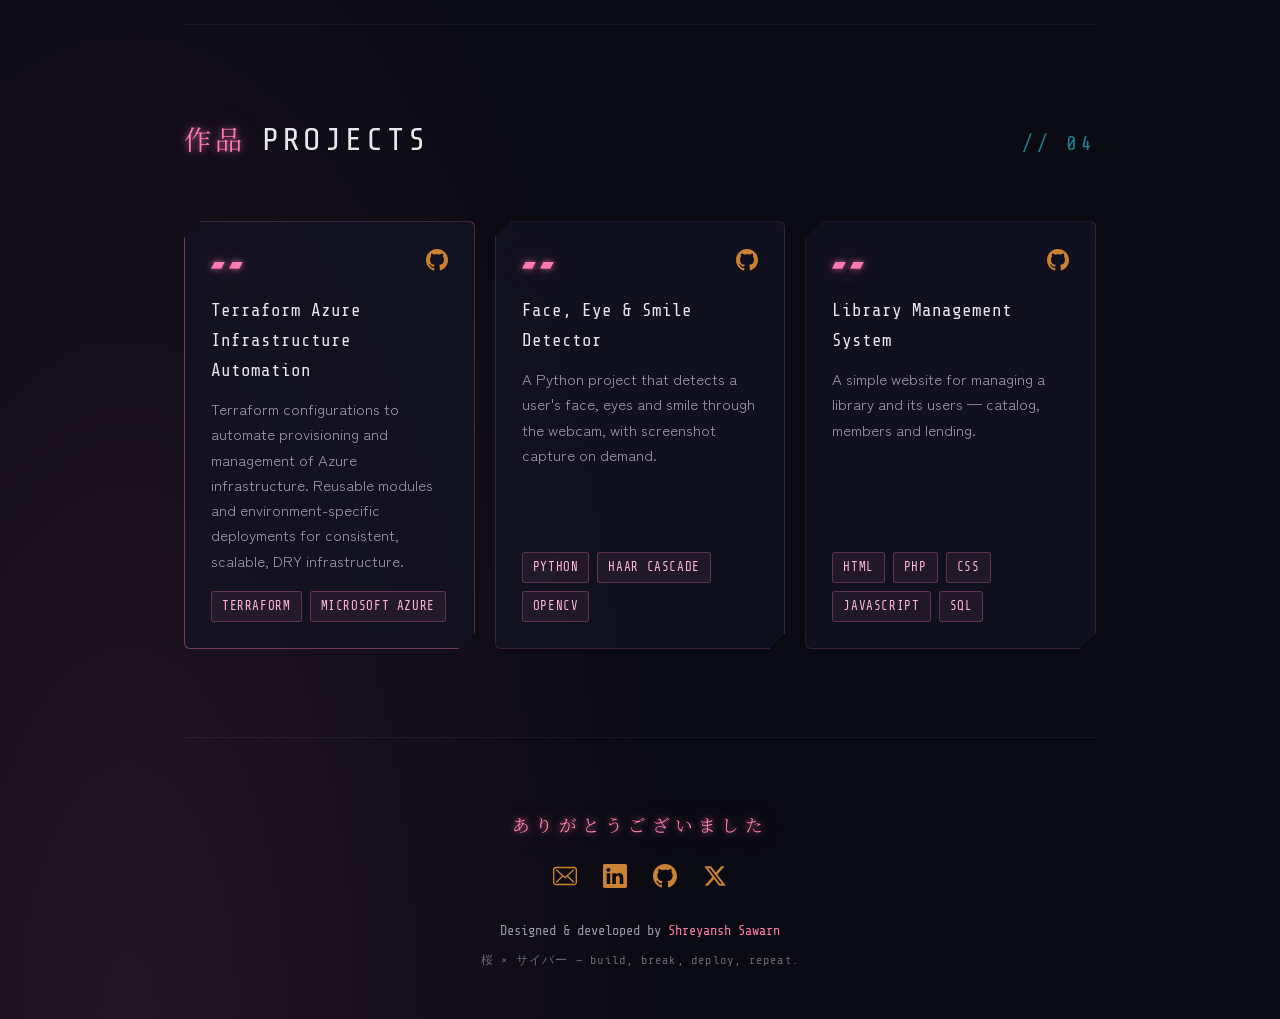
==== commit a1b32561: "implement interactive deployment pipeline with dedicated trigger button and terminal command" ====
--- a/index.html
+++ b/index.html
@@ -184,6 +184,11 @@
 						<span class="stage_dot"></span>
 						<span class="stage_label">deploy</span>
 					</div>
+				</div>
+
+				<div class="pipeline_controls">
+					<button id="deploy-btn" type="button">▶ deploy</button>
+					<span id="deploy-status" class="deploy_status" role="status"></span>
 				</div>
 
 				<article class="job">
--- a/style.css
+++ b/style.css
@@ -191,6 +191,14 @@
 	overflow: clip;
 	pointer-events: none;
 	z-index: 1;
+	/* entrance fade lives here: wrapper's resting opacity is 1, so no end-jump */
+	animation: wrap-fade 1.4s cubic-bezier(0.22, 1, 0.36, 1) backwards;
+}
+
+@keyframes wrap-fade {
+	from {
+		opacity: 0;
+	}
 }
 
 .sakura-tree {
@@ -204,19 +212,19 @@
 	transform-origin: 100% 0%;
 	/* sway uses the standalone `rotate` property so JS can drive
 	   parallax via `translate` without the two fighting */
-	animation: tree-enter 1.4s cubic-bezier(0.22, 1, 0.36, 1) backwards,
+	animation: tree-slide 1.4s cubic-bezier(0.22, 1, 0.36, 1) backwards,
 		tree-sway 11s ease-in-out 1.4s infinite;
 	opacity: var(--fade, 1);
 }
 
-@keyframes tree-enter {
+/* slide only — opacity is never touched here, so the resting
+   brightness (including the mobile 0.55 cap) applies throughout */
+@keyframes tree-slide {
 	from {
-		opacity: 0;
 		translate: 40px -30px;
 	}
 
 	to {
-		opacity: 1;
 		translate: 0 0;
 	}
 }
@@ -251,9 +259,9 @@
 
 @media (max-width: 900px) {
 	.sakura-tree {
-		width: 420px;
-		right: -120px;
-		opacity: calc(var(--fade, 1) * 0.3);
+		width: 580px;
+		right: -110px;
+		opacity: calc(var(--fade, 1) * 0.8);
 	}
 }
 
@@ -797,15 +805,73 @@
 	transform-origin: left;
 }
 
-/* light-up sequence on reveal: dot → pipe → dot → pipe ...
+/* on scroll reveal (.armed): only the commit dot lights up — an invitation.
+   The full sequence (.run) only plays via the Deploy button. */
+.pipeline.armed .stage:nth-of-type(1) .stage_dot { animation: stage-on 0.35s 0.2s both; }
+
+/* full light-up sequence: dot → pipe → dot → pipe ...
    (stages are divs counted 1-4, pipes are spans counted 1-3) */
-.reveal.in .stage:nth-of-type(1) .stage_dot { animation: stage-on 0.35s 0.2s both; }
-.reveal.in .pipe:nth-of-type(1)::after      { animation: pipe-fill 0.6s 0.55s both; }
-.reveal.in .stage:nth-of-type(2) .stage_dot { animation: stage-on 0.35s 1.15s both; }
-.reveal.in .pipe:nth-of-type(2)::after      { animation: pipe-fill 0.6s 1.5s both; }
-.reveal.in .stage:nth-of-type(3) .stage_dot { animation: stage-on 0.35s 2.1s both; }
-.reveal.in .pipe:nth-of-type(3)::after      { animation: pipe-fill 0.6s 2.45s both; }
-.reveal.in .stage:nth-of-type(4) .stage_dot { animation: stage-on 0.35s 3.05s both, deploy-pulse 2.2s 3.5s ease-in-out infinite; }
+.pipeline.run .stage:nth-of-type(1) .stage_dot { animation: stage-on 0.35s 0.2s both; }
+.pipeline.run .pipe:nth-of-type(1)::after      { animation: pipe-fill 0.6s 0.55s both; }
+.pipeline.run .stage:nth-of-type(2) .stage_dot { animation: stage-on 0.35s 1.15s both; }
+.pipeline.run .pipe:nth-of-type(2)::after      { animation: pipe-fill 0.6s 1.5s both; }
+.pipeline.run .stage:nth-of-type(3) .stage_dot { animation: stage-on 0.35s 2.1s both; }
+.pipeline.run .pipe:nth-of-type(3)::after      { animation: pipe-fill 0.6s 2.45s both; }
+.pipeline.run .stage:nth-of-type(4) .stage_dot { animation: stage-on 0.35s 3.05s both, deploy-pulse 2.2s 3.5s ease-in-out infinite; }
+
+/* deploy button + status line */
+.pipeline_controls {
+	display: flex;
+	align-items: center;
+	gap: 18px;
+	margin-bottom: 32px;
+	font-family: var(--mono);
+}
+
+#deploy-btn {
+	font-family: var(--mono);
+	font-size: 0.82rem;
+	letter-spacing: 0.08em;
+	color: var(--neon);
+	background: rgba(34, 230, 247, 0.05);
+	border: 1px solid var(--neon-dim);
+	border-radius: 4px;
+	padding: 8px 18px;
+	cursor: pointer;
+	transition: box-shadow 0.25s ease, background 0.25s ease, transform 0.2s ease;
+	clip-path: polygon(8px 0, 100% 0, 100% calc(100% - 8px), calc(100% - 8px) 100%, 0 100%, 0 8px);
+}
+
+#deploy-btn:hover:not(:disabled) {
+	background: rgba(34, 230, 247, 0.14);
+	box-shadow: var(--glow-cyan);
+	transform: translateY(-2px);
+}
+
+#deploy-btn:disabled {
+	opacity: 0.45;
+	cursor: default;
+}
+
+.deploy_status {
+	font-size: 0.8rem;
+	color: var(--text-dim);
+	letter-spacing: 0.05em;
+	min-height: 1.2em;
+}
+
+.deploy_status.ok {
+	color: var(--neon);
+	text-shadow: var(--glow-cyan);
+	animation: status-pop 0.4s cubic-bezier(0.22, 1, 0.36, 1);
+}
+
+@keyframes status-pop {
+	from {
+		opacity: 0;
+		translate: 0 6px;
+	}
+}
 
 @keyframes stage-on {
 	to {
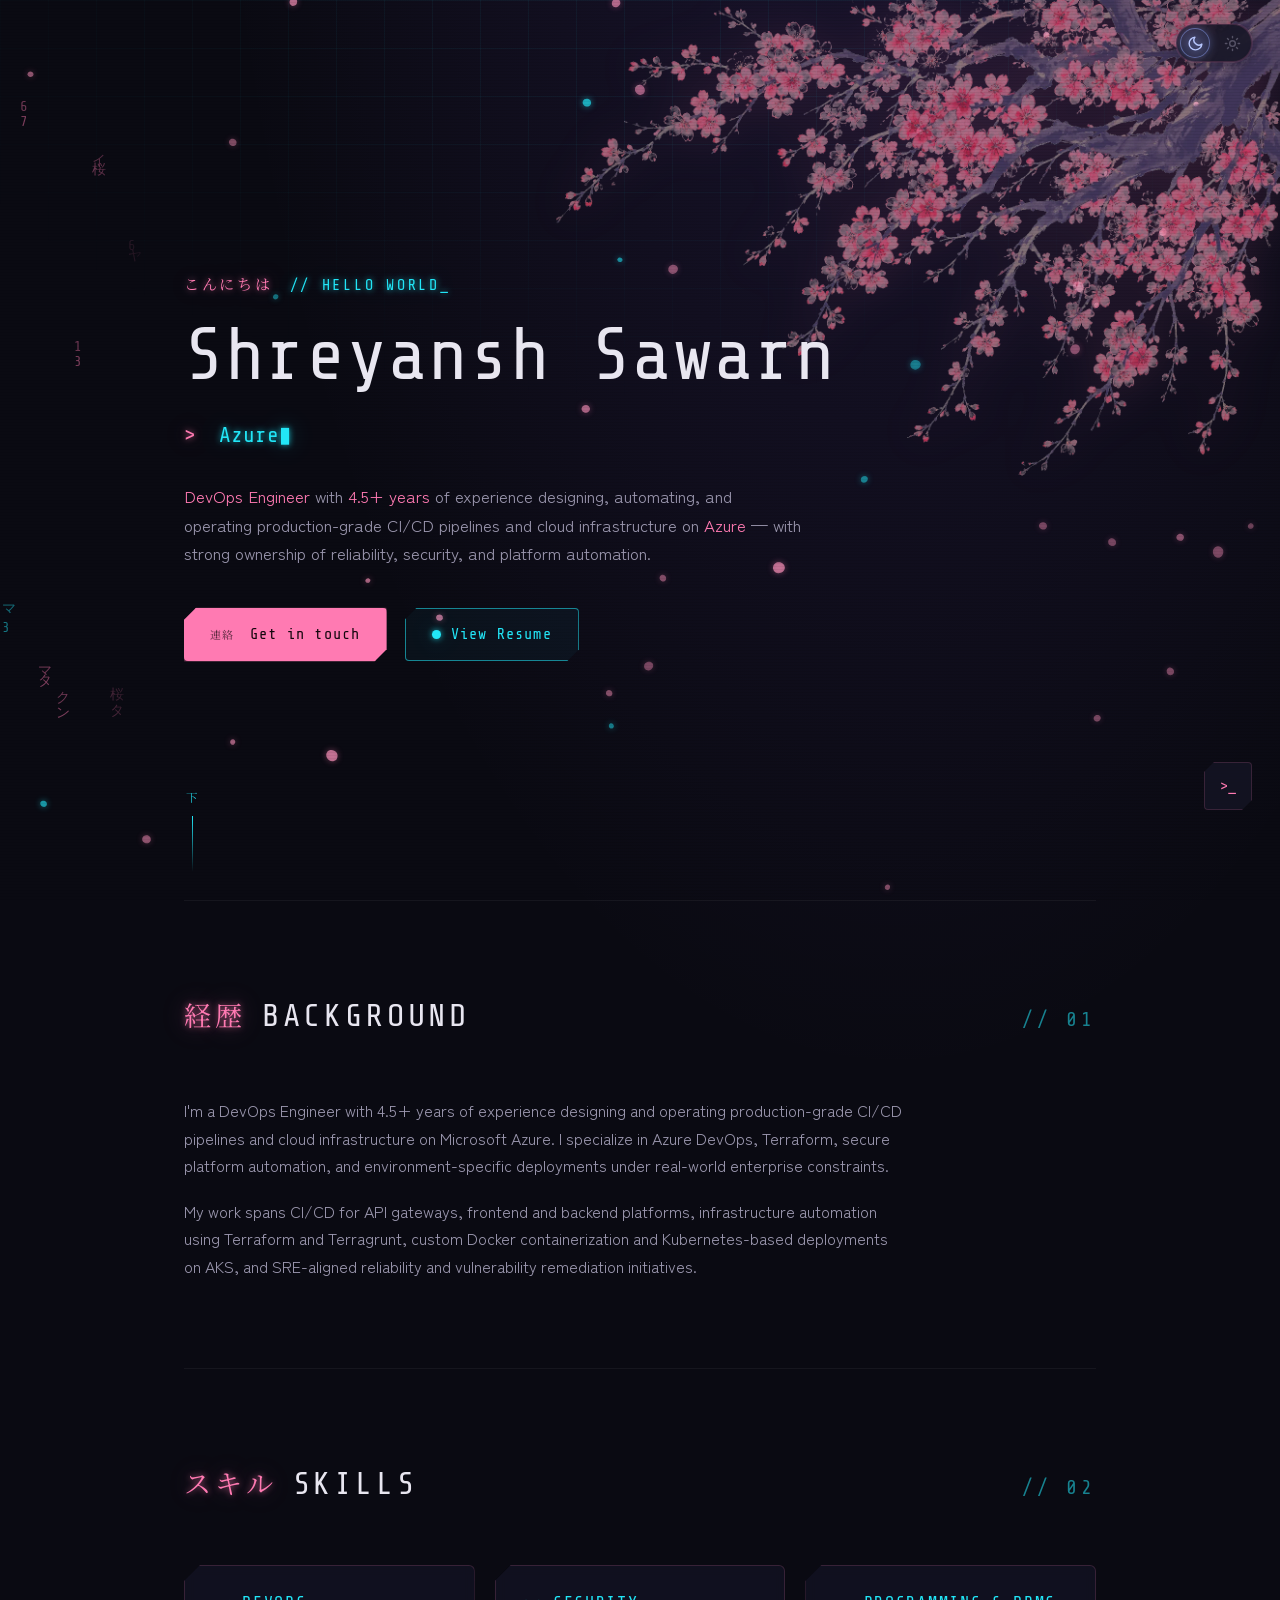
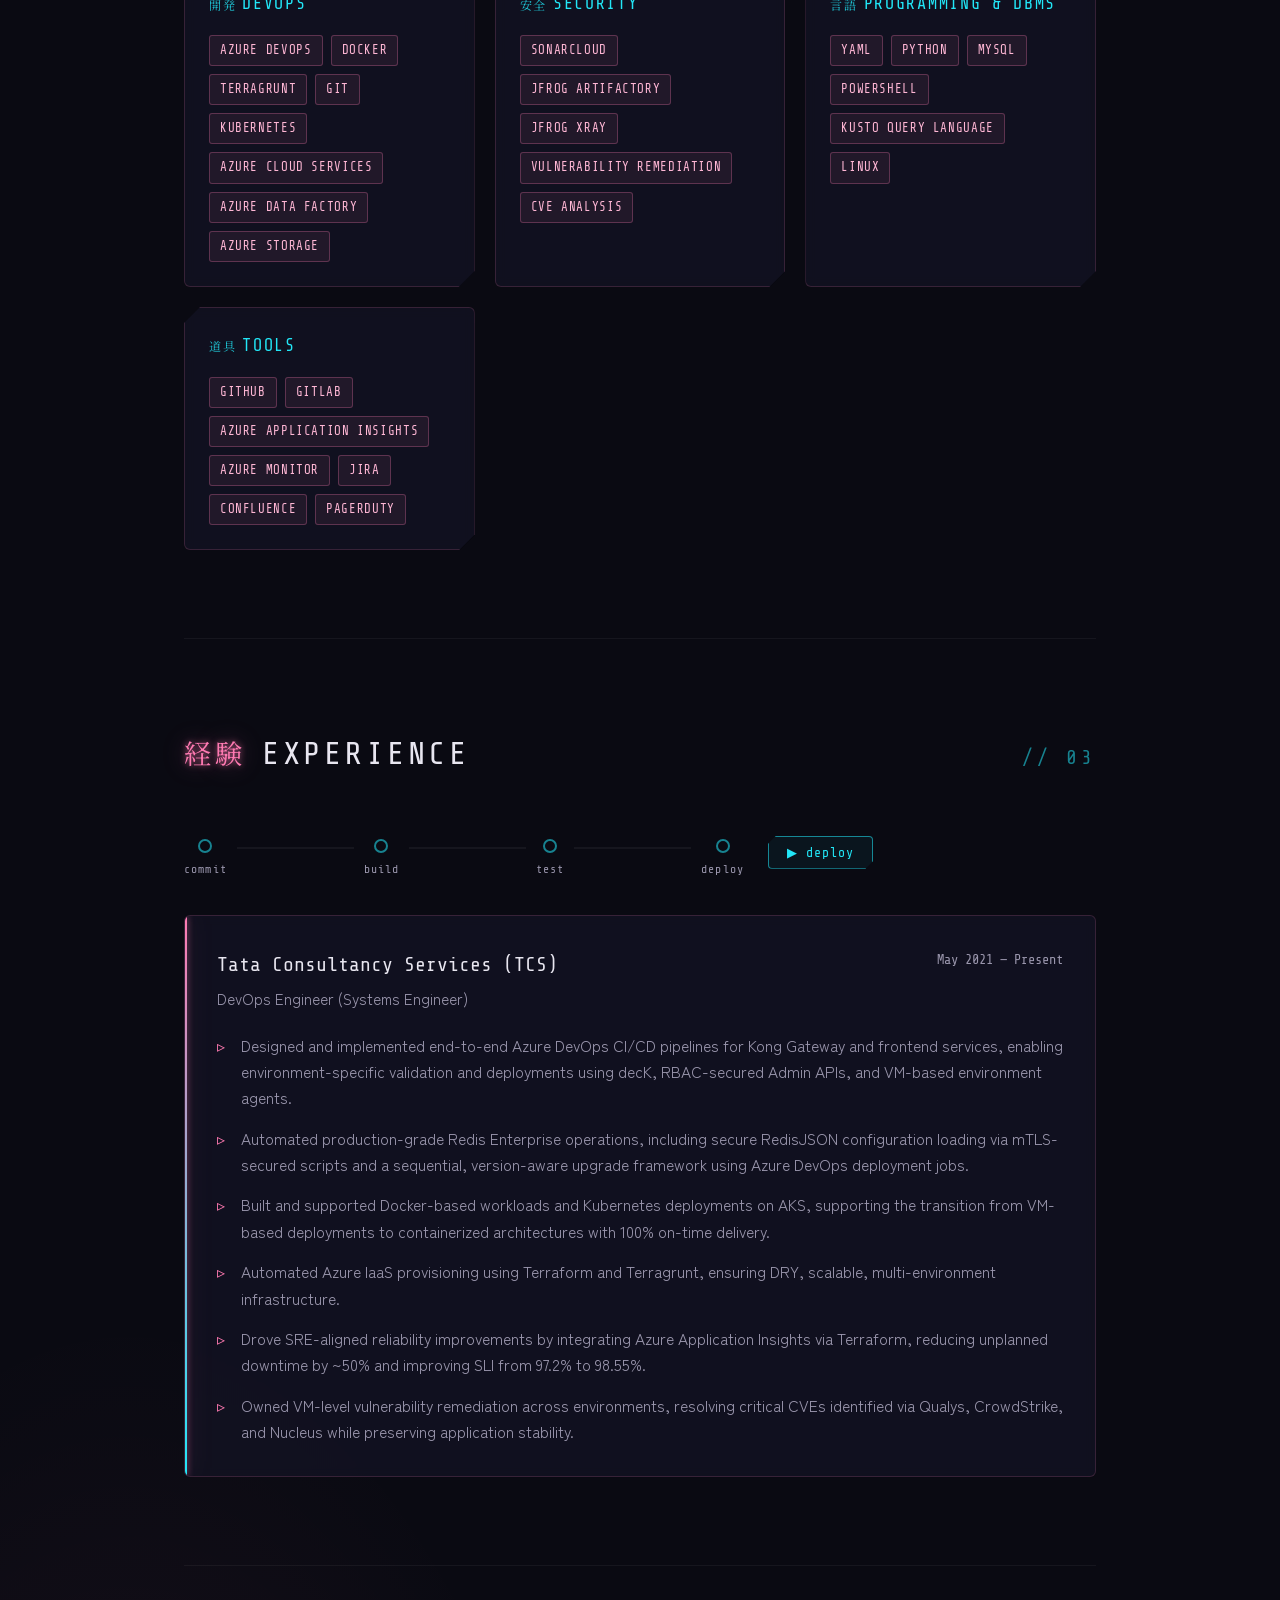
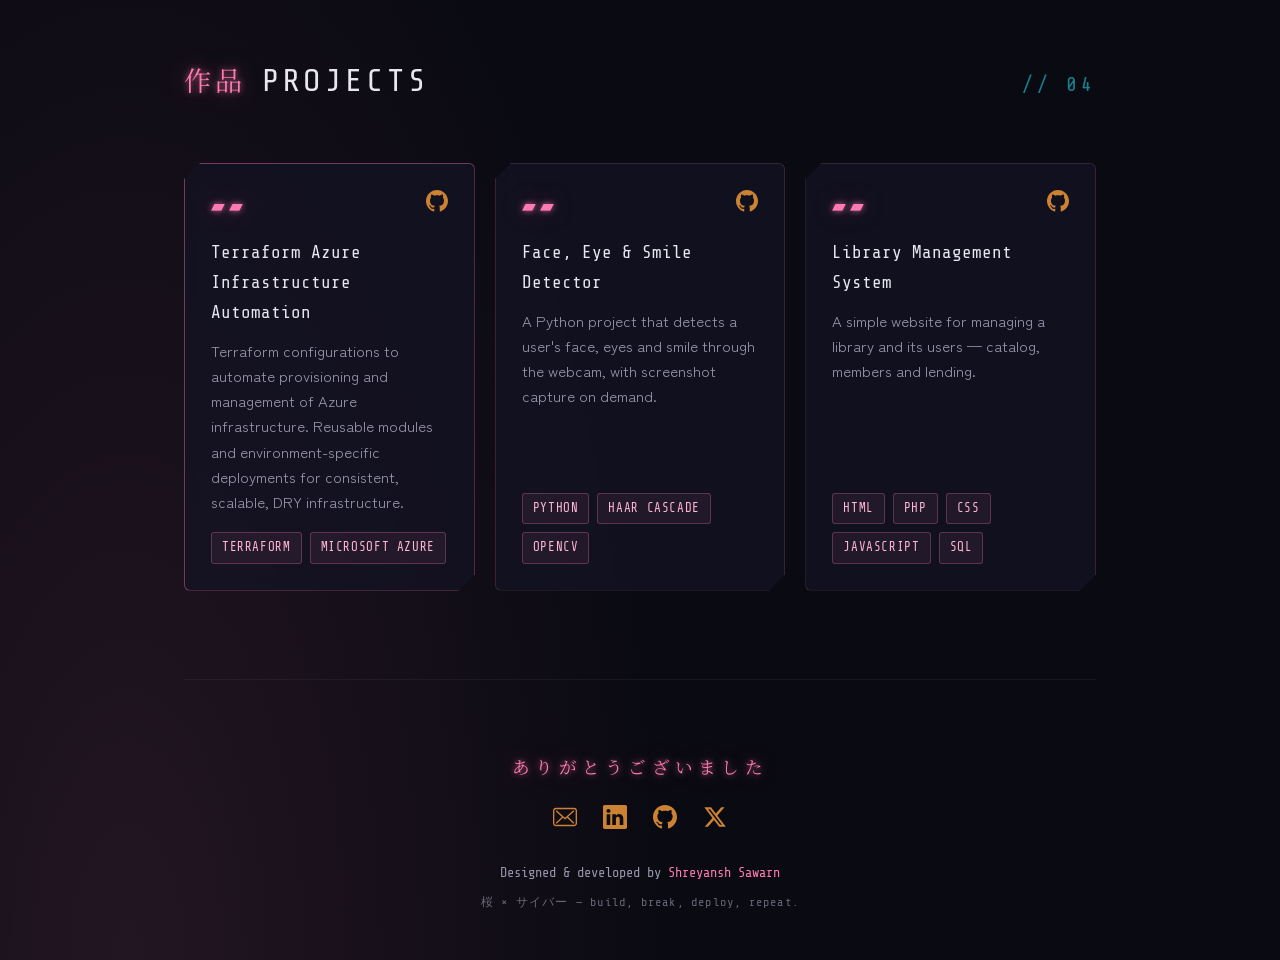
==== commit 12609914: "refactor CI/CD pipeline layout with flexbox and update interaction logic" ====
--- a/index.html
+++ b/index.html
@@ -163,7 +163,8 @@
 		<section class="section reveal" id="experience">
 			<h2 class="section_title"><span class="section_jp">経験</span>Experience<span class="section_num">03</span></h2>
 			<div class="section_content">
-				<!-- CI/CD pipeline: lights up on reveal -->
+				<!-- CI/CD pipeline: commit glows on reveal, full run via Deploy -->
+				<div class="pipeline_row">
 				<div class="pipeline" aria-hidden="true">
 					<div class="stage">
 						<span class="stage_dot"></span>
@@ -189,6 +190,7 @@
 				<div class="pipeline_controls">
 					<button id="deploy-btn" type="button">▶ deploy</button>
 					<span id="deploy-status" class="deploy_status" role="status"></span>
+				</div>
 				</div>
 
 				<article class="job">
--- a/style.css
+++ b/style.css
@@ -755,12 +755,20 @@
 }
 
 /* ---------- CI/CD pipeline ---------- */
+.pipeline_row {
+	display: flex;
+	align-items: center;
+	gap: 24px;
+	flex-wrap: wrap;
+	margin-bottom: 32px;
+}
+
 .pipeline {
 	display: flex;
 	align-items: center;
 	gap: 10px;
 	font-family: var(--mono);
-	margin-bottom: 32px;
+	flex: 1 1 300px;
 	max-width: 560px;
 }
 
@@ -824,8 +832,9 @@
 	display: flex;
 	align-items: center;
 	gap: 18px;
-	margin-bottom: 32px;
-	font-family: var(--mono);
+	font-family: var(--mono);
+	/* dots sit above their labels; nudge up so the button centers on the dot line */
+	margin-bottom: 14px;
 }
 
 #deploy-btn {
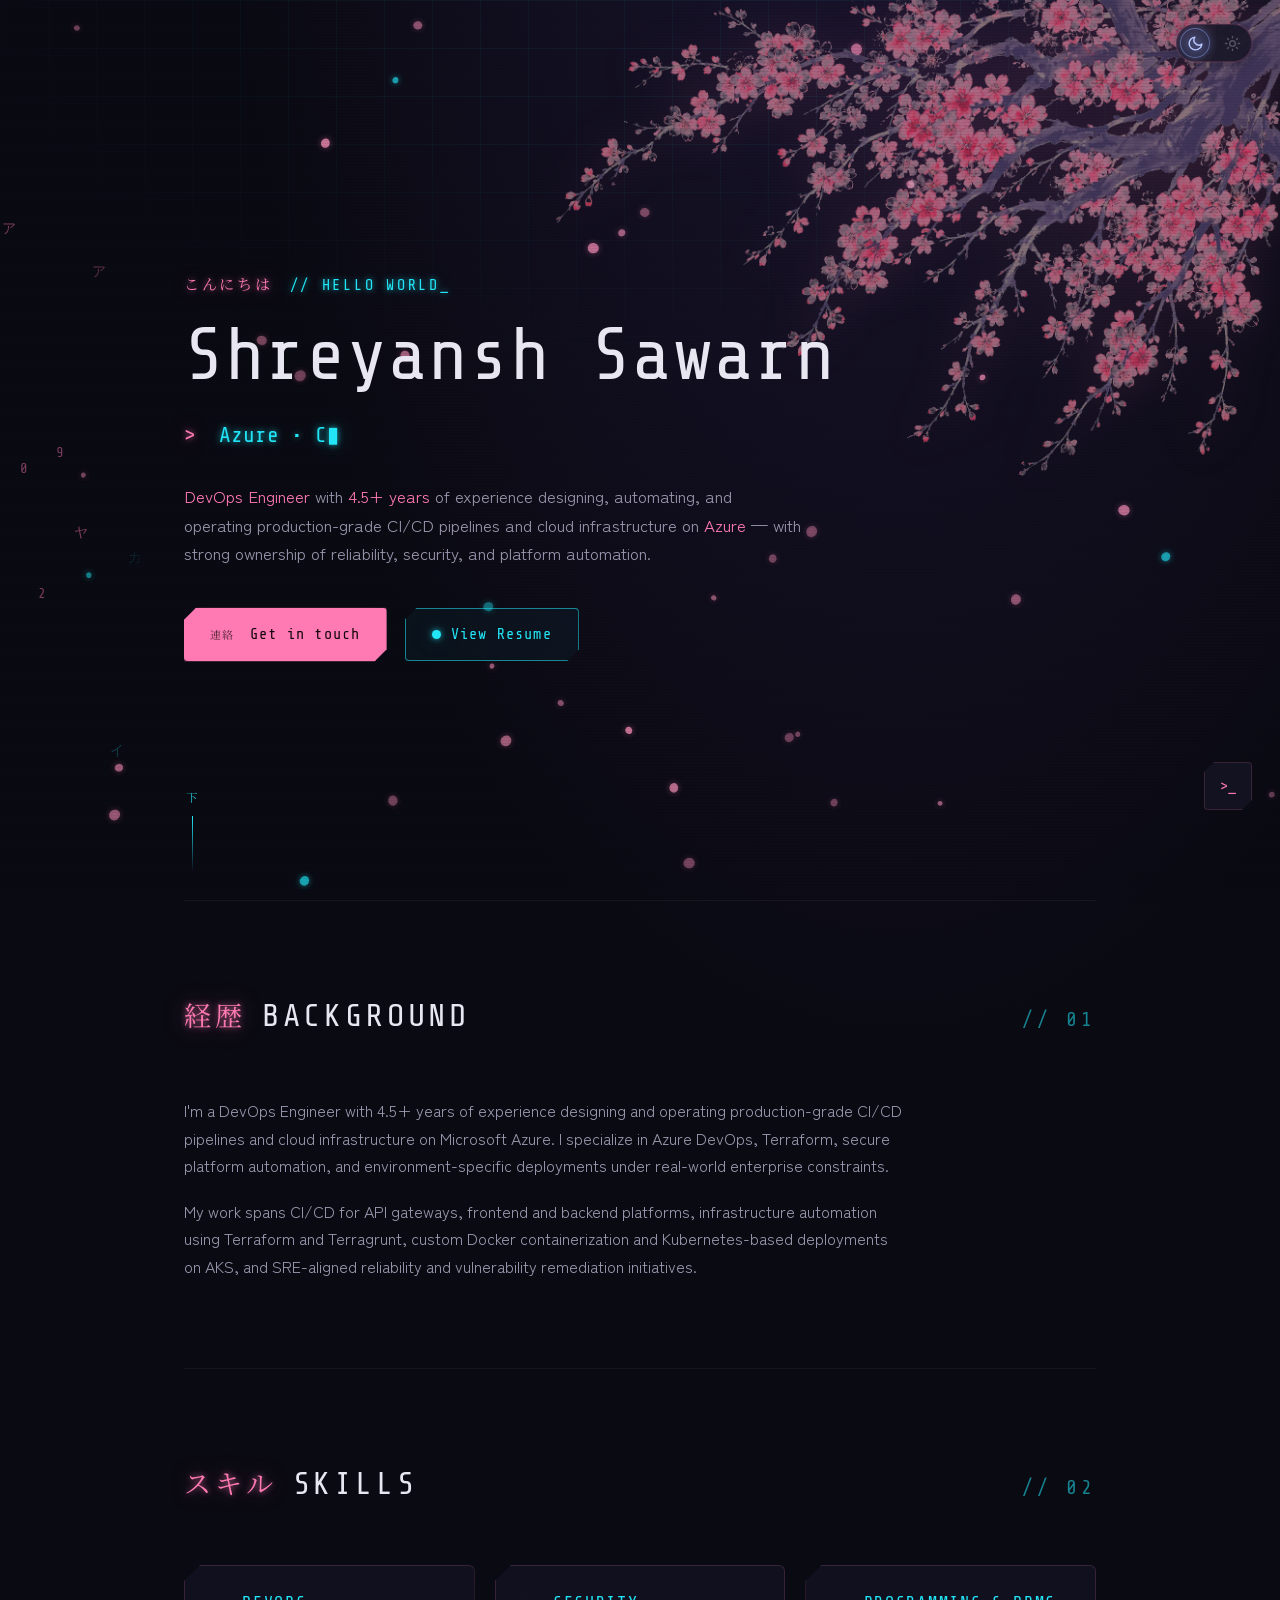
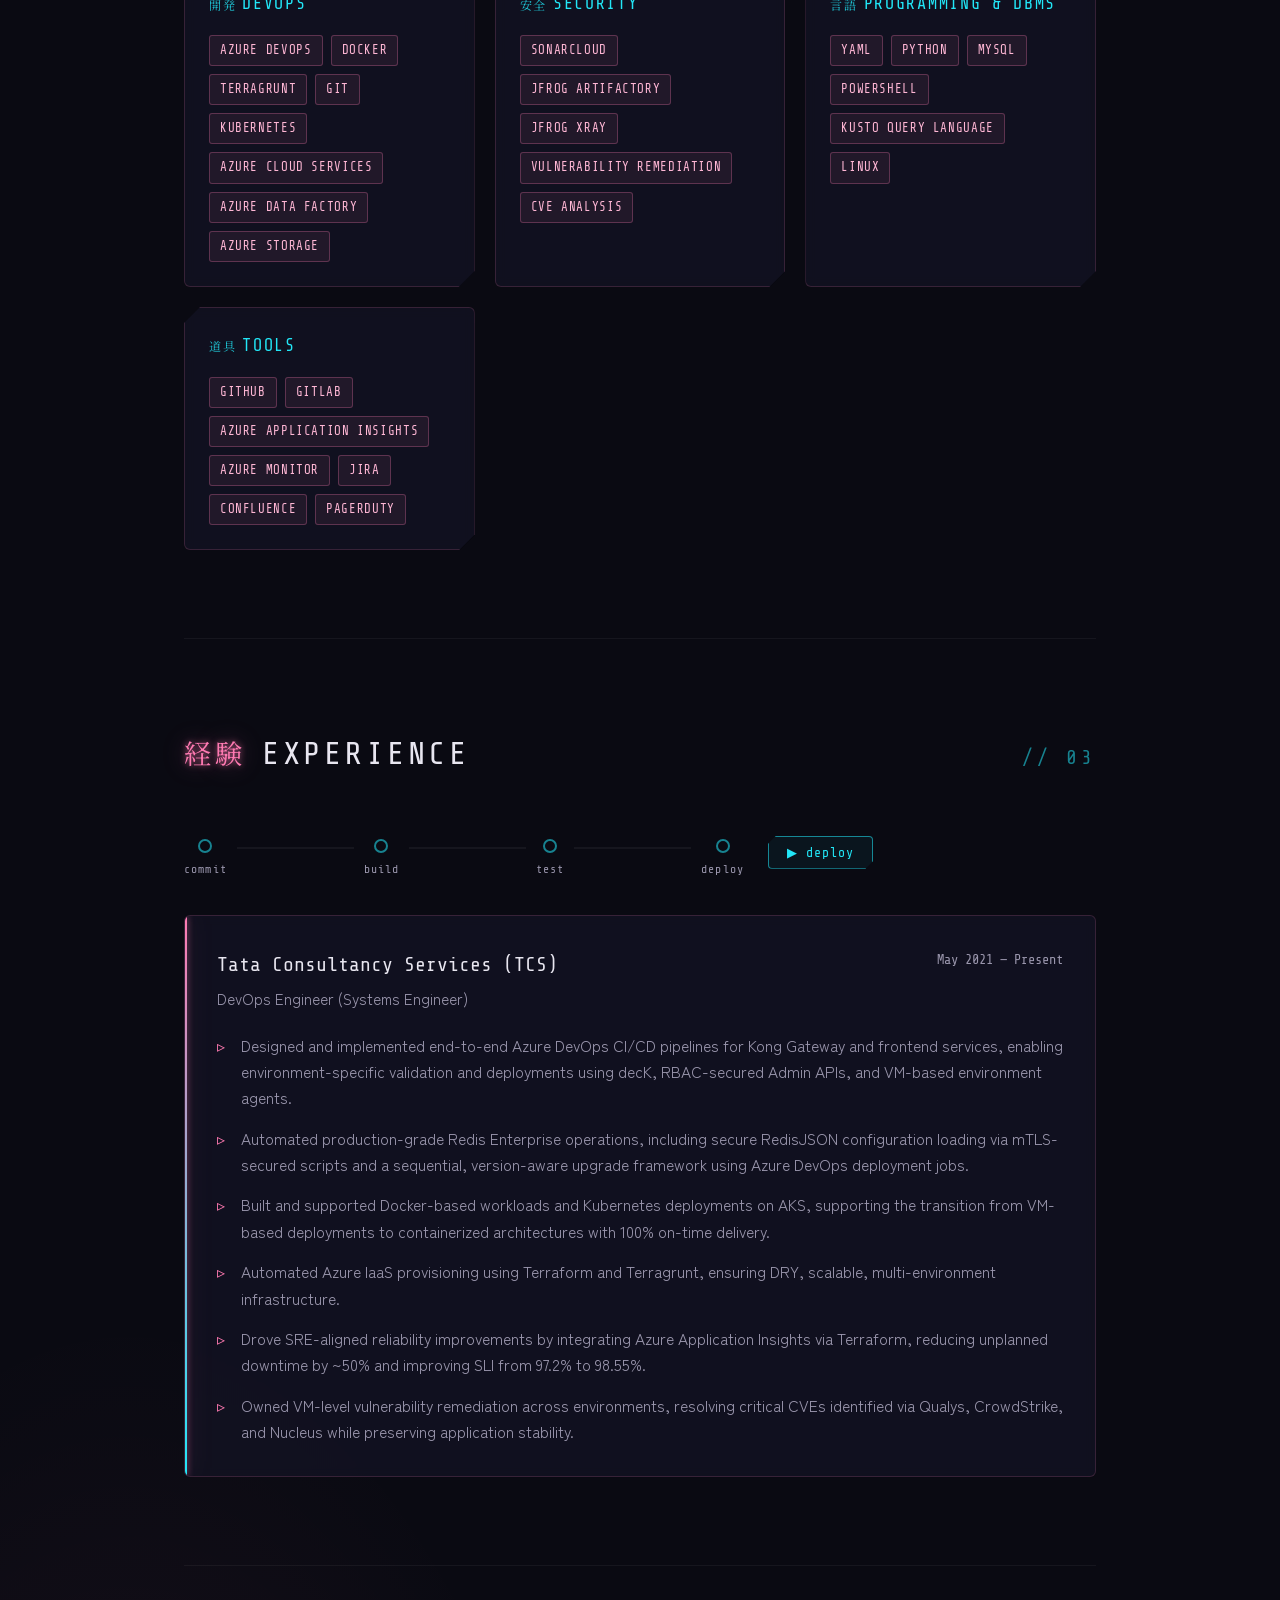
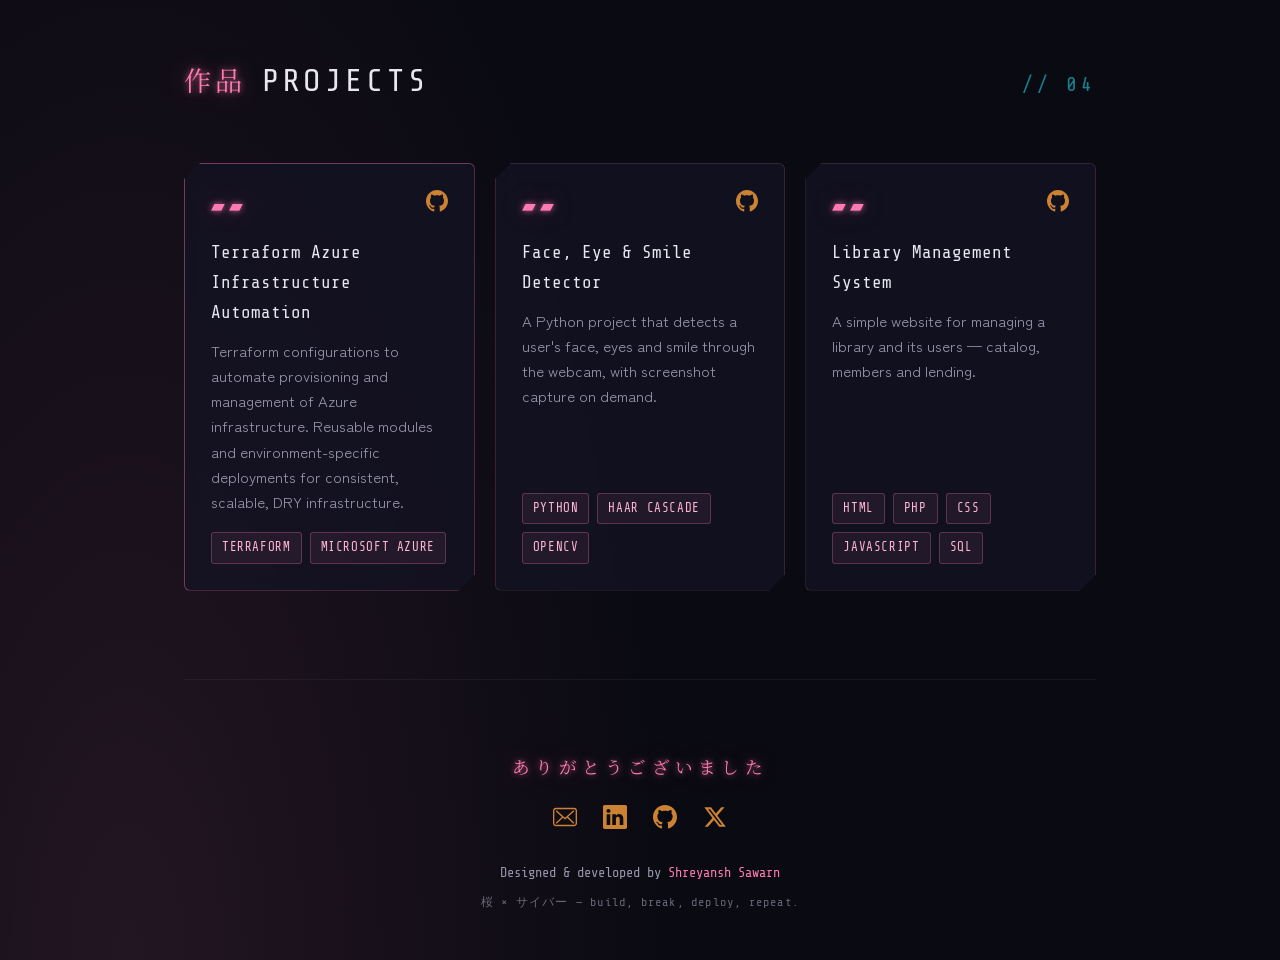
==== commit 39ba4aca: "add cycle-on-visit SVG favicons, JSON-LD schema, and a scaffolded certifications section" ====
--- a/index.html
+++ b/index.html
@@ -26,7 +26,31 @@
 	<meta name="twitter:image" content="https://shreyansh-sawarn.github.io/images/og-image.png">
 
 	<link rel="canonical" href="https://shreyansh-sawarn.github.io/">
+	<link rel="icon" type="image/svg+xml" href="images/favicon.svg">
 	<link rel="icon" type="image/png" href="images/male-technologist.png">
+
+	<!-- Structured data for search engines -->
+	<script type="application/ld+json">
+	{
+		"@context": "https://schema.org",
+		"@type": "Person",
+		"name": "Shreyansh Sawarn",
+		"jobTitle": "DevOps Engineer",
+		"url": "https://shreyansh-sawarn.github.io/",
+		"email": "mailto:shreyanshsawarn88@gmail.com",
+		"image": "https://shreyansh-sawarn.github.io/images/og-image.png",
+		"sameAs": [
+			"https://github.com/shreyansh-sawarn",
+			"https://www.linkedin.com/in/shreyanshsawarn/",
+			"https://twitter.com/SawarnShreyansh"
+		],
+		"knowsAbout": ["DevOps", "Microsoft Azure", "CI/CD", "Terraform", "Kubernetes", "Site Reliability Engineering", "Docker"],
+		"worksFor": {
+			"@type": "Organization",
+			"name": "Tata Consultancy Services"
+		}
+	}
+	</script>
 	<link rel="preconnect" href="https://fonts.googleapis.com">
 	<link rel="preconnect" href="https://fonts.gstatic.com" crossorigin>
 	<link
@@ -221,6 +245,46 @@
 				</article>
 			</div>
 		</section>
+
+		<!-- ============ CERTIFICATIONS — scaffold, currently disabled ============
+		     To activate: 1) uncomment this section
+		                   2) fill in real cert names, years, credential URLs
+		                   3) renumber: this becomes 04, Projects' section_num becomes 05
+		     CSS (.certs_grid / .cert_card) is already live in style.css.
+
+		<section class="section reveal" id="certifications">
+			<h2 class="section_title"><span class="section_jp">資格</span>Certifications<span class="section_num">04</span></h2>
+			<div class="section_content">
+				<div class="certs_grid">
+
+					<div class="cert_card">
+						<span class="cert_badge">AZ-400</span>
+						<div>
+							<p class="cert_name">Microsoft Certified: DevOps Engineer Expert</p>
+							<p class="cert_meta">Microsoft · YEAR · <a href="CREDENTIAL_URL" target="_blank" rel="noopener">verify</a></p>
+						</div>
+					</div>
+
+					<div class="cert_card">
+						<span class="cert_badge">AZ-104</span>
+						<div>
+							<p class="cert_name">Microsoft Certified: Azure Administrator Associate</p>
+							<p class="cert_meta">Microsoft · YEAR · <a href="CREDENTIAL_URL" target="_blank" rel="noopener">verify</a></p>
+						</div>
+					</div>
+
+					<div class="cert_card">
+						<span class="cert_badge">HCTA</span>
+						<div>
+							<p class="cert_name">HashiCorp Certified: Terraform Associate</p>
+							<p class="cert_meta">HashiCorp · YEAR · <a href="CREDENTIAL_URL" target="_blank" rel="noopener">verify</a></p>
+						</div>
+					</div>
+
+				</div>
+			</div>
+		</section>
+		============ END CERTIFICATIONS SCAFFOLD ============ -->
 
 		<!-- ============ PROJECTS ============ -->
 		<section class="section reveal" id="projects">
--- a/style.css
+++ b/style.css
@@ -984,6 +984,61 @@
 	margin-bottom: 0;
 }
 
+/* ---------- certifications (section is scaffolded in HTML, currently commented out) ---------- */
+.certs_grid {
+	display: grid;
+	grid-template-columns: repeat(auto-fit, minmax(300px, 1fr));
+	gap: 20px;
+}
+
+.cert_card {
+	display: flex;
+	align-items: center;
+	gap: 18px;
+	background: var(--panel);
+	border: 1px solid var(--panel-border);
+	border-radius: 6px;
+	padding: 20px 22px;
+	backdrop-filter: blur(6px);
+	transition: transform 0.25s ease, border-color 0.25s ease, box-shadow 0.25s ease;
+	clip-path: polygon(14px 0, 100% 0, 100% calc(100% - 14px), calc(100% - 14px) 100%, 0 100%, 0 14px);
+}
+
+.cert_card:hover {
+	transform: translateY(-4px);
+	border-color: var(--neon);
+	box-shadow: 0 0 24px rgba(34, 230, 247, 0.16);
+}
+
+.cert_badge {
+	font-family: var(--mono);
+	font-size: 0.85rem;
+	letter-spacing: 0.05em;
+	color: var(--neon);
+	border: 1px solid var(--neon-dim);
+	border-radius: 4px;
+	padding: 9px 13px;
+	white-space: nowrap;
+	text-shadow: var(--glow-cyan);
+}
+
+.cert_name {
+	color: var(--text);
+	font-size: 0.95rem;
+	line-height: 1.4;
+}
+
+.cert_meta {
+	font-family: var(--mono);
+	font-size: 0.75rem;
+	color: var(--text-dim);
+	margin-top: 4px;
+}
+
+.cert_meta a {
+	color: var(--neon);
+}
+
 /* ---------- projects ---------- */
 .projects_grid {
 	display: grid;
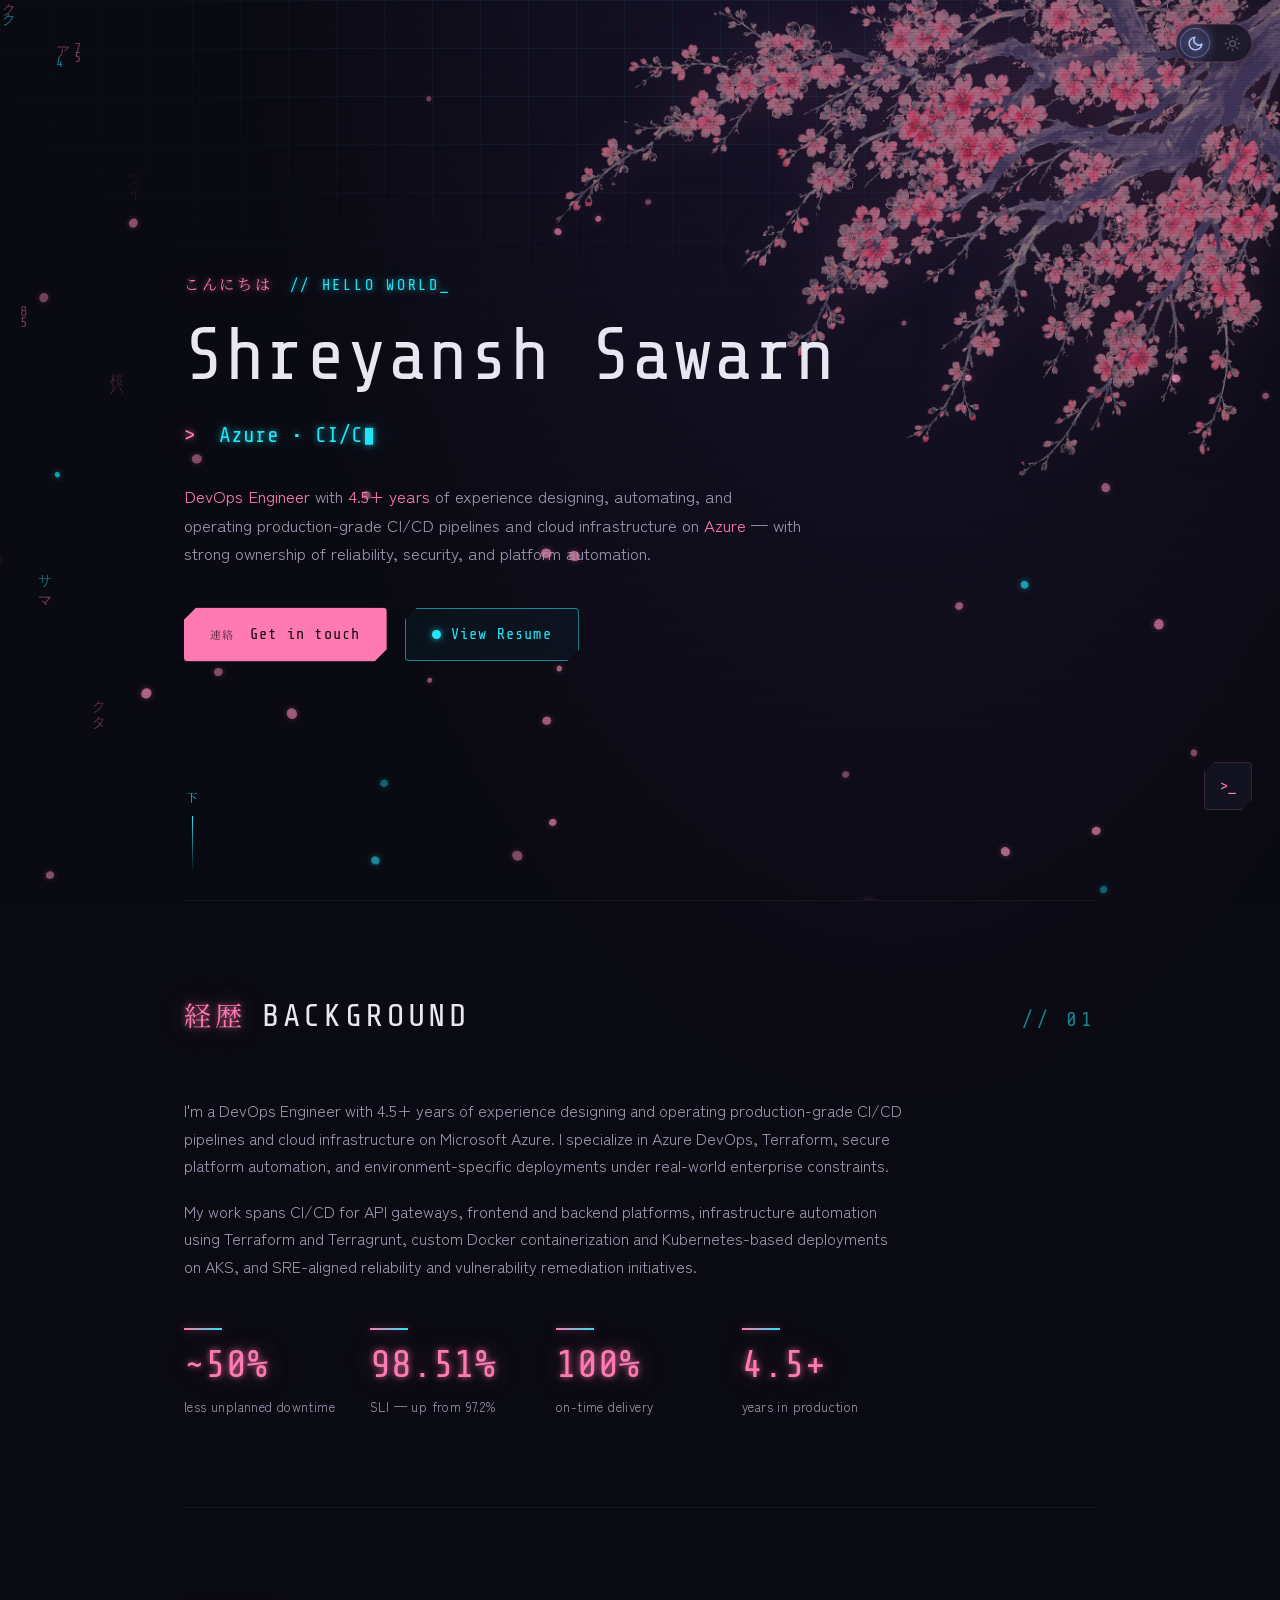
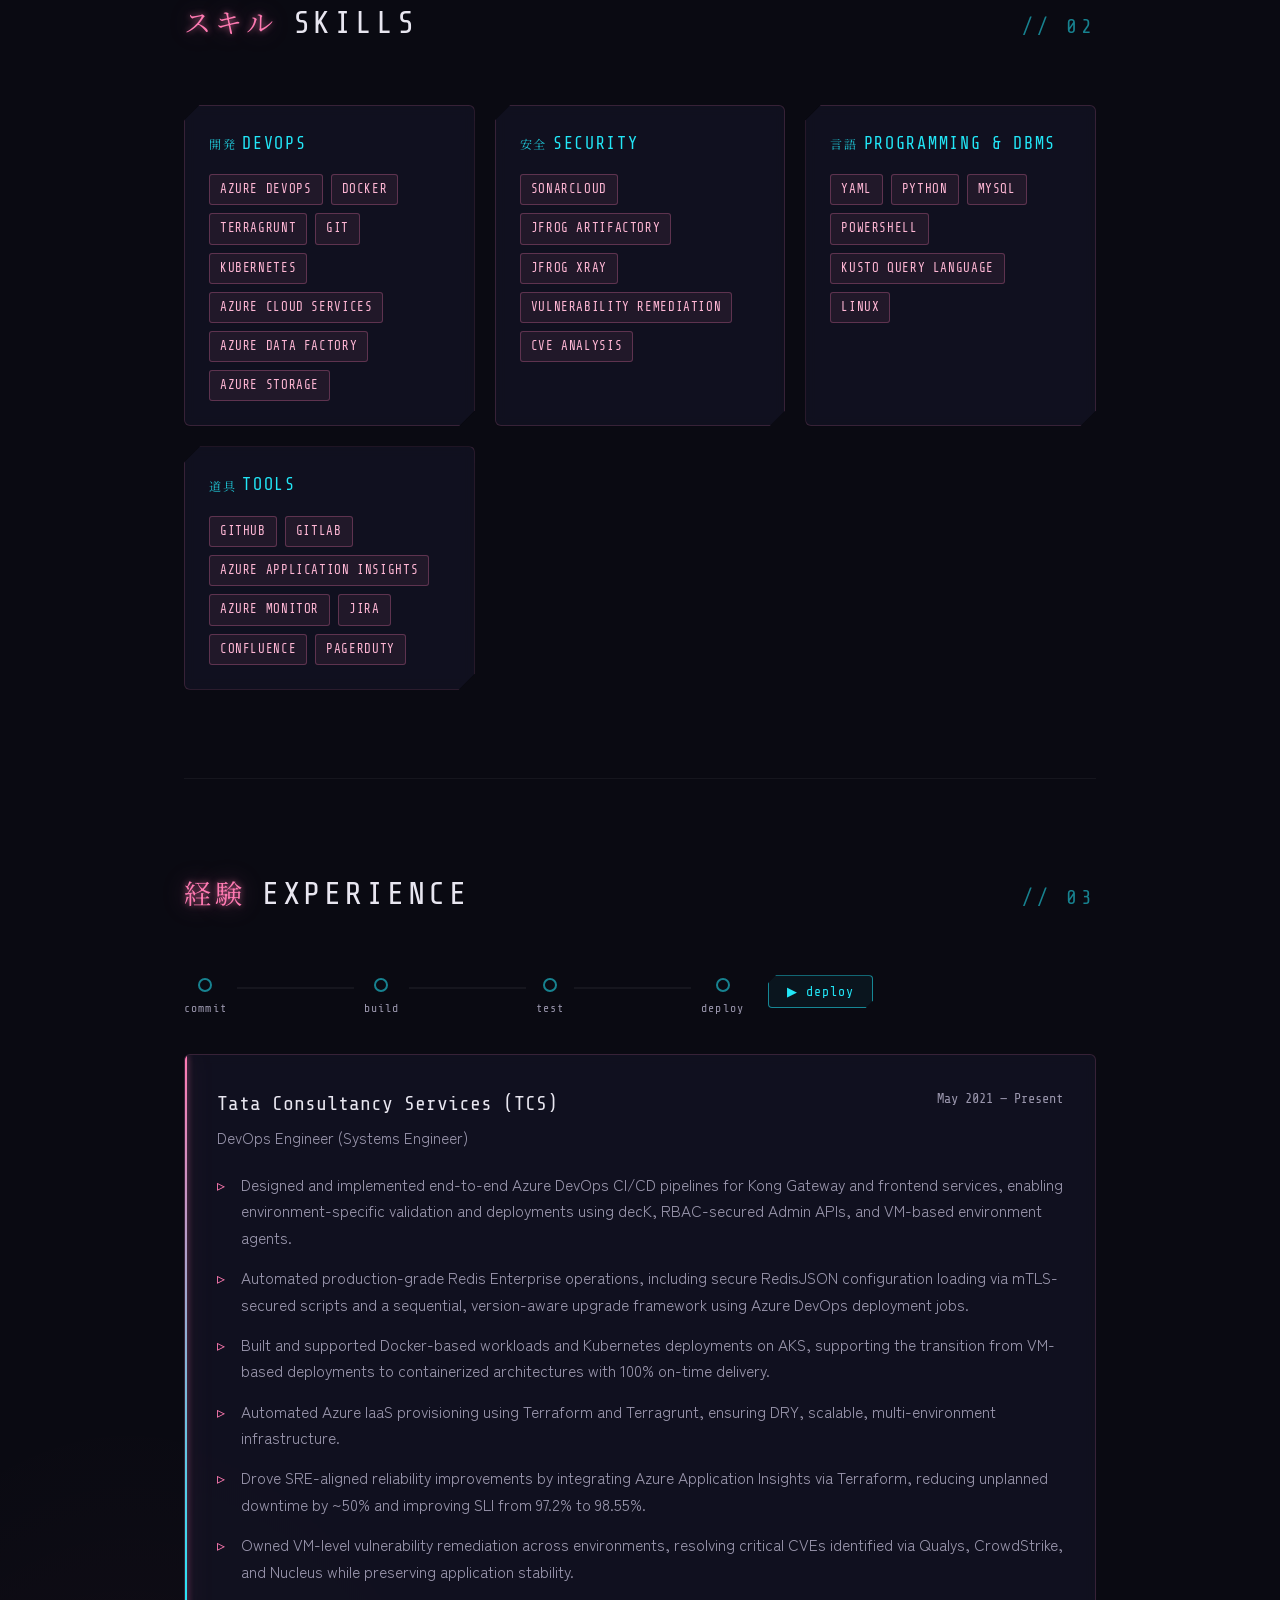
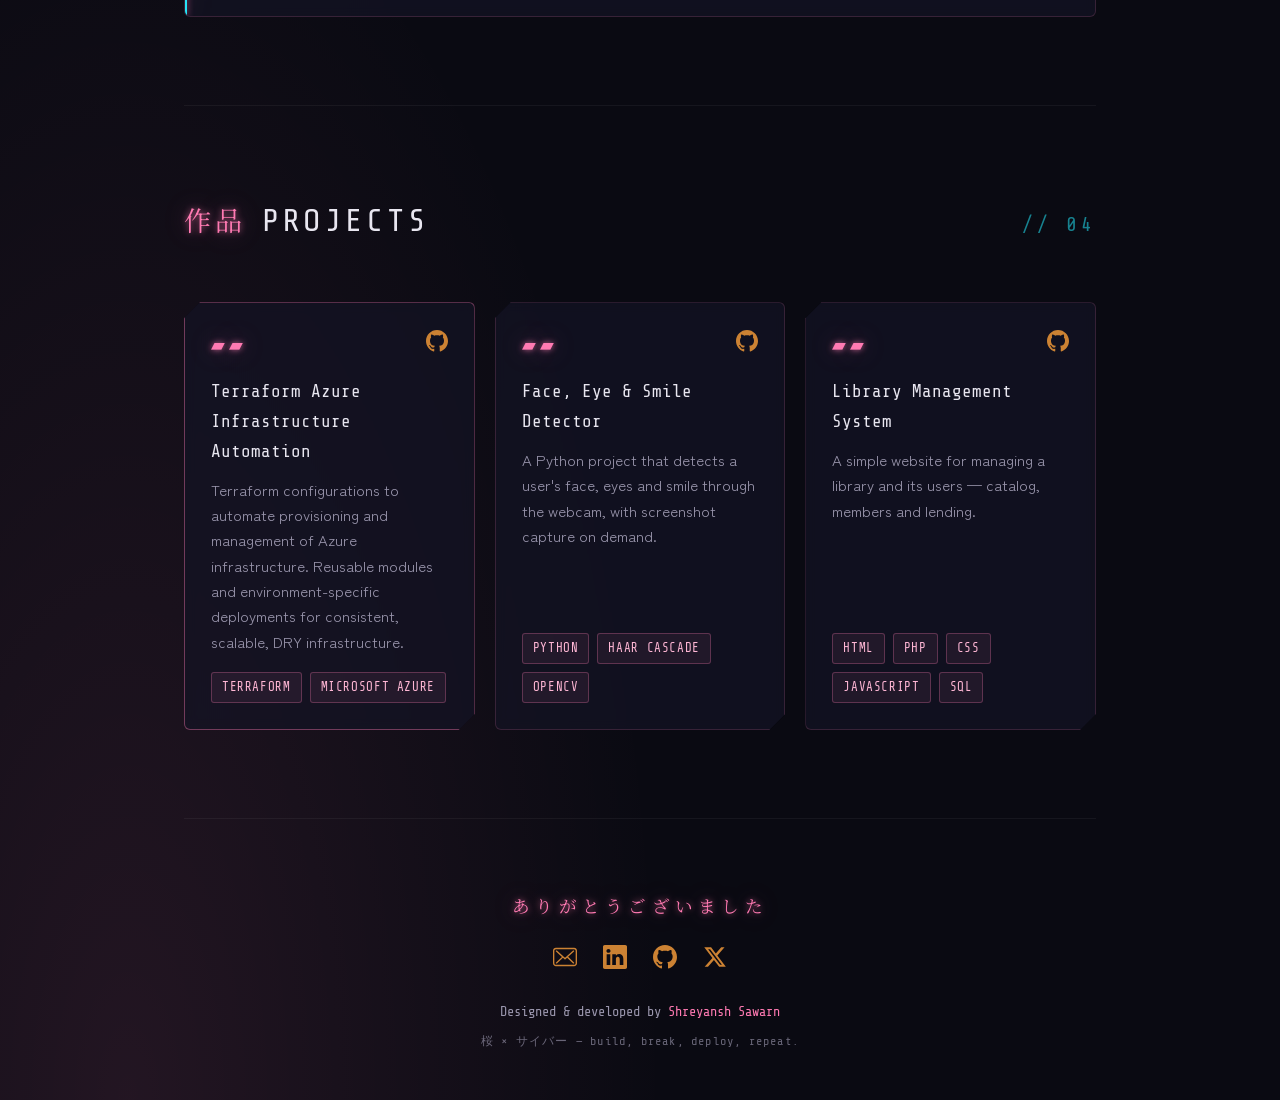
==== commit fd9f9f98: "add animated impact metrics section with scroll-triggered counters to background" ====
--- a/index.html
+++ b/index.html
@@ -122,6 +122,25 @@
 					using Terraform and Terragrunt, custom Docker containerization and Kubernetes-based deployments on
 					AKS, and SRE-aligned reliability and vulnerability remediation initiatives.
 				</p>
+
+				<div class="stats" aria-label="Key impact metrics">
+					<div class="stat">
+						<span class="stat_value" data-count="50" data-prefix="~" data-suffix="%">~50%</span>
+						<span class="stat_label">less unplanned downtime</span>
+					</div>
+					<div class="stat">
+						<span class="stat_value" data-count="98.55" data-decimals="2" data-suffix="%">98.55%</span>
+						<span class="stat_label">SLI — up from 97.2%</span>
+					</div>
+					<div class="stat">
+						<span class="stat_value" data-count="100" data-suffix="%">100%</span>
+						<span class="stat_label">on-time delivery</span>
+					</div>
+					<div class="stat">
+						<span class="stat_value" data-count="4.5" data-decimals="1" data-suffix="+">4.5+</span>
+						<span class="stat_label">years in production</span>
+					</div>
+				</div>
 			</div>
 		</section>
 
--- a/style.css
+++ b/style.css
@@ -672,6 +672,42 @@
 	margin-bottom: 0;
 }
 
+/* ---------- impact stats ---------- */
+.stats {
+	display: grid;
+	grid-template-columns: repeat(auto-fit, minmax(150px, 1fr));
+	gap: 24px;
+	margin-top: 48px;
+	max-width: 720px;
+}
+
+.stat::before {
+	content: "";
+	display: block;
+	width: 38px;
+	height: 2px;
+	background: linear-gradient(90deg, var(--sakura), var(--neon));
+	box-shadow: 0 0 8px rgba(255, 122, 178, 0.5);
+	margin-bottom: 14px;
+}
+
+.stat_value {
+	display: block;
+	font-family: var(--mono);
+	font-size: clamp(1.7rem, 4vw, 2.4rem);
+	color: var(--sakura);
+	text-shadow: var(--glow-pink);
+	line-height: 1.1;
+	margin-bottom: 6px;
+	font-variant-numeric: tabular-nums;
+}
+
+.stat_label {
+	font-size: 0.82rem;
+	color: var(--text-dim);
+	letter-spacing: 0.03em;
+}
+
 /* ---------- skills ---------- */
 .skills_grid {
 	display: grid;
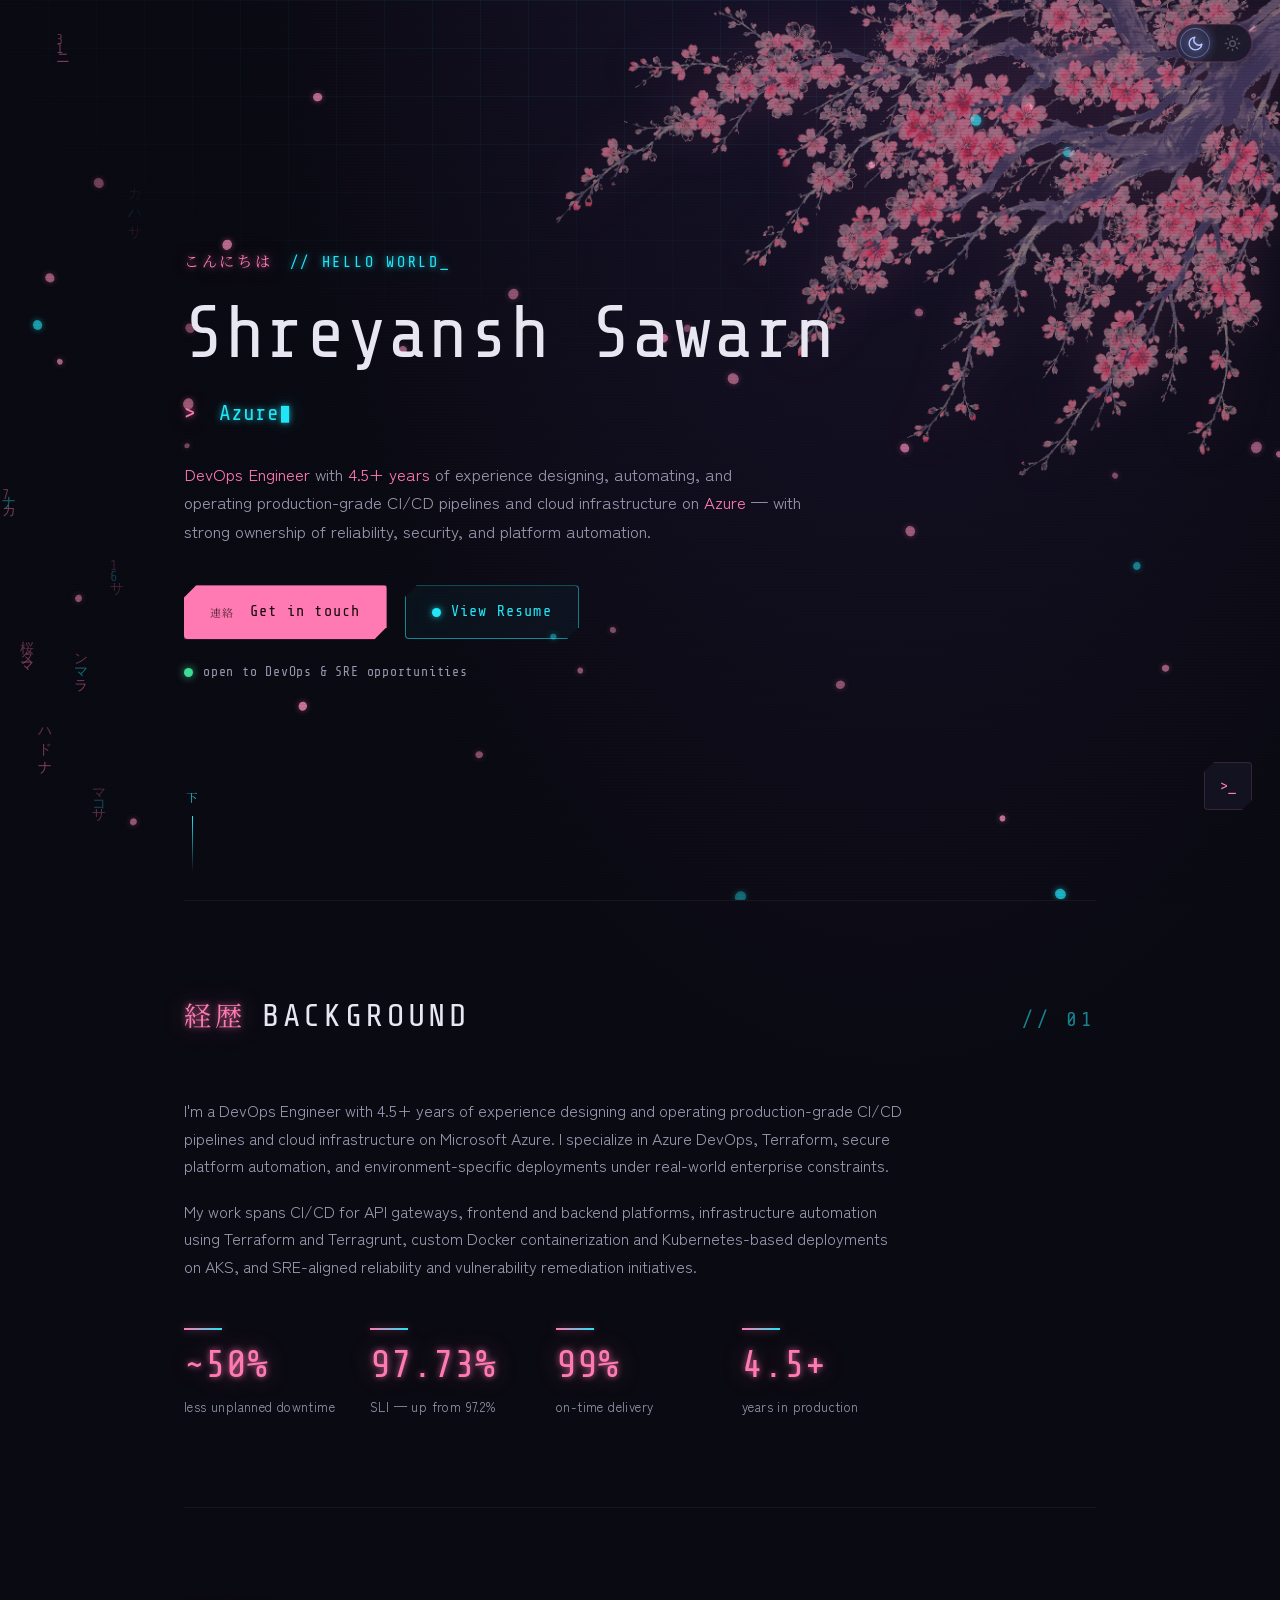
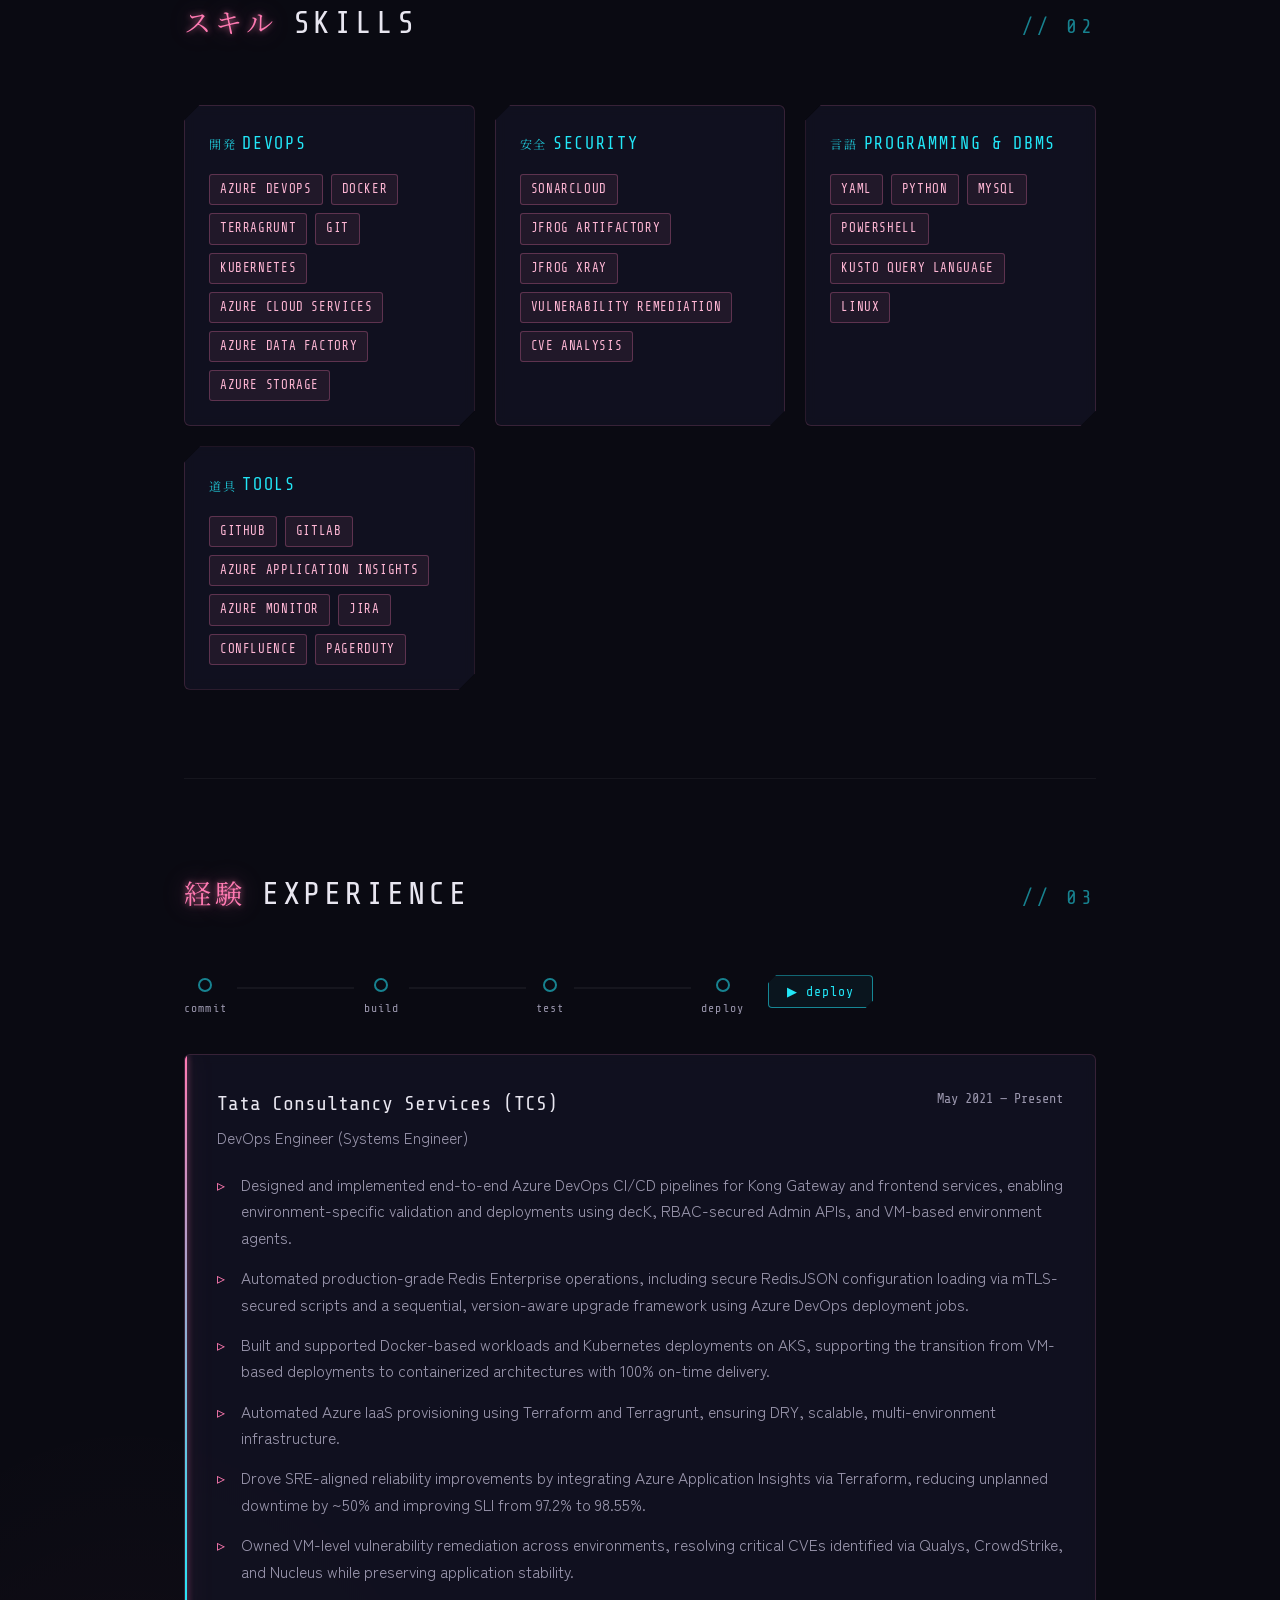
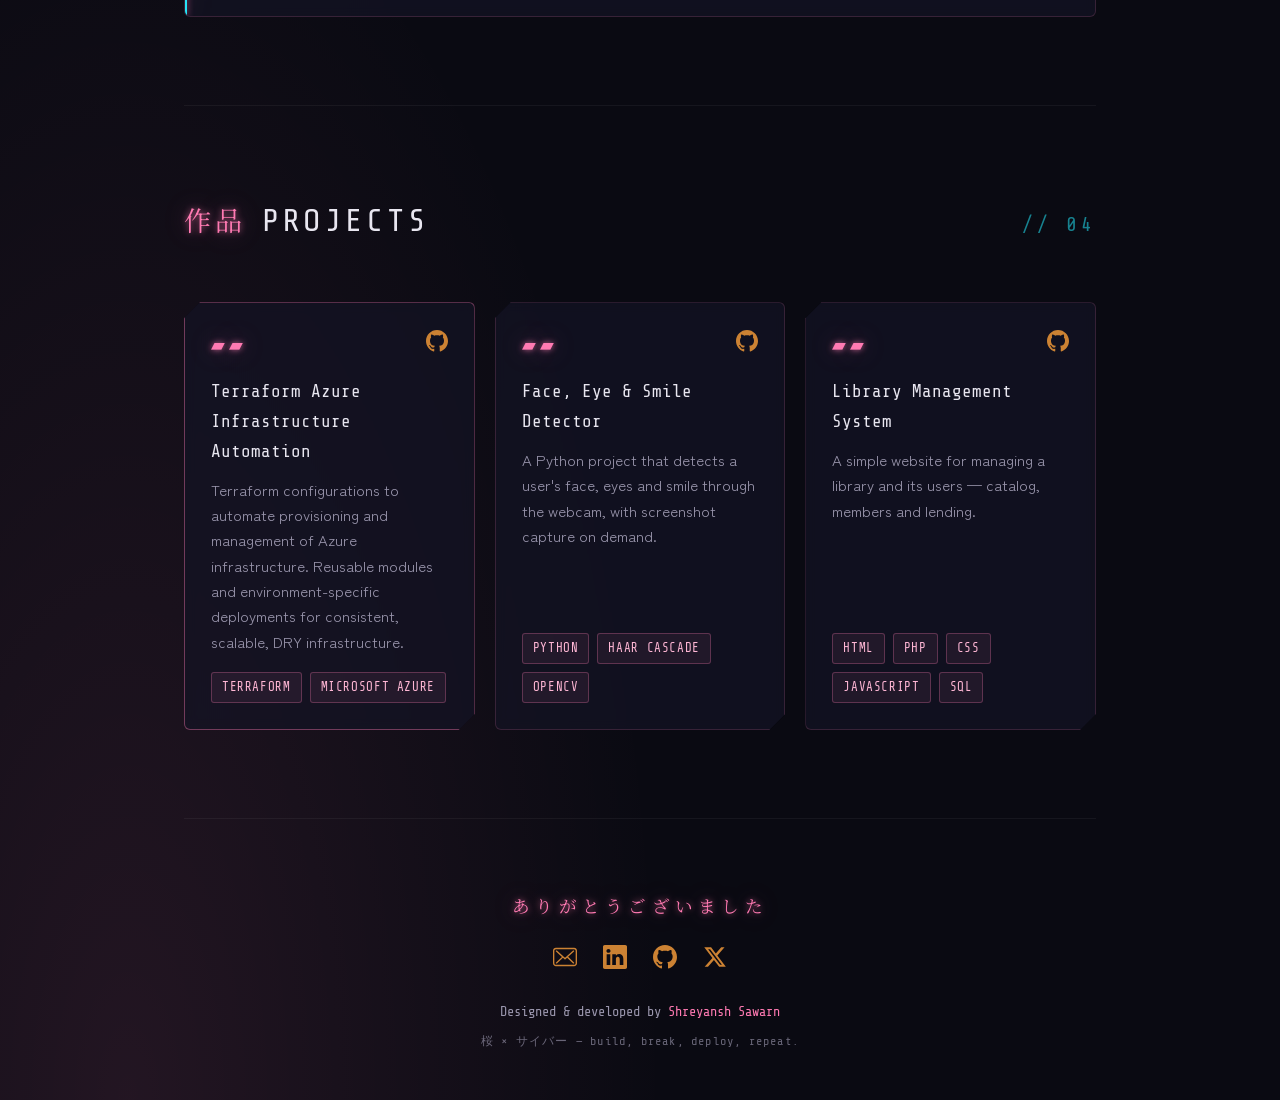
==== commit 49e445e0: "improve SEO/AI discovery with sitemap and llms.txt, add accessibility features, and display availabi" ====
--- a/index.html
+++ b/index.html
@@ -51,6 +51,7 @@
 		}
 	}
 	</script>
+	<link rel="preload" as="image" href="images/sakura-dark.webp" type="image/webp">
 	<link rel="preconnect" href="https://fonts.googleapis.com">
 	<link rel="preconnect" href="https://fonts.gstatic.com" crossorigin>
 	<link
@@ -60,6 +61,7 @@
 </head>
 
 <body>
+	<a class="skip-link" href="#background">Skip to content</a>
 	<!-- Falling sakura petals -->
 	<canvas id="sakura" aria-hidden="true"></canvas>
 	<!-- Scanline / grid overlays -->
@@ -68,8 +70,9 @@
 	<!-- Cherry blossom branches draping from the top-right corner (sumi-e artwork).
 	     The wrapper clips the off-edge overhang so it can't widen the mobile layout viewport. -->
 	<div class="tree-wrap" aria-hidden="true">
-		<img class="sakura-tree sakura-tree--dark" src="images/sakura-dark.webp" alt="">
-		<img class="sakura-tree sakura-tree--light" src="images/sakura-light.webp" alt="" loading="lazy">
+		<img class="sakura-tree sakura-tree--dark" src="images/sakura-dark.webp" alt="" width="1536" height="1024">
+		<img class="sakura-tree sakura-tree--light" src="images/sakura-light.webp" alt="" width="1536" height="1024"
+			loading="lazy">
 	</div>
 
 	<div id="site">
@@ -100,6 +103,11 @@
 					<span class="status-dot" aria-hidden="true"></span> View Resume
 				</a>
 			</div>
+
+			<p class="hero_avail">
+				<span class="avail-dot" aria-hidden="true"></span>
+				open to DevOps &amp; SRE opportunities
+			</p>
 
 			<div class="hero_scroll" aria-hidden="true">
 				<span class="jp-small">下</span>
--- a/style.css
+++ b/style.css
@@ -150,6 +150,35 @@
 	padding: 0 24px;
 }
 
+/* ---------- accessibility ---------- */
+.skip-link {
+	position: fixed;
+	top: -60px;
+	left: 24px;
+	z-index: 50;
+	font-family: var(--mono);
+	font-size: 0.85rem;
+	color: var(--bg);
+	background: var(--neon);
+	padding: 10px 18px;
+	border-radius: 4px;
+	text-decoration: none;
+	transition: top 0.2s ease;
+}
+
+.skip-link:focus-visible {
+	top: 16px;
+}
+
+a:focus-visible,
+button:focus-visible,
+input:focus-visible,
+[tabindex]:focus-visible {
+	outline: 2px solid var(--neon);
+	outline-offset: 3px;
+	border-radius: 2px;
+}
+
 /* ---------- shared ---------- */
 .highlight {
 	color: var(--sakura);
@@ -563,6 +592,29 @@
 	50% {
 		opacity: 0.35;
 	}
+}
+
+/* availability signal */
+.hero_avail {
+	display: flex;
+	align-items: center;
+	gap: 10px;
+	font-family: var(--mono);
+	font-size: 0.82rem;
+	letter-spacing: 0.06em;
+	color: var(--text-dim);
+	margin-top: 22px;
+	opacity: 0;
+	animation: rise 0.9s cubic-bezier(0.22, 1, 0.36, 1) 0.95s forwards;
+}
+
+.avail-dot {
+	width: 9px;
+	height: 9px;
+	border-radius: 50%;
+	background: #3ddc97;
+	box-shadow: 0 0 8px rgba(61, 220, 151, 0.8);
+	animation: pulse 2s ease-in-out infinite;
 }
 
 .hero_scroll {
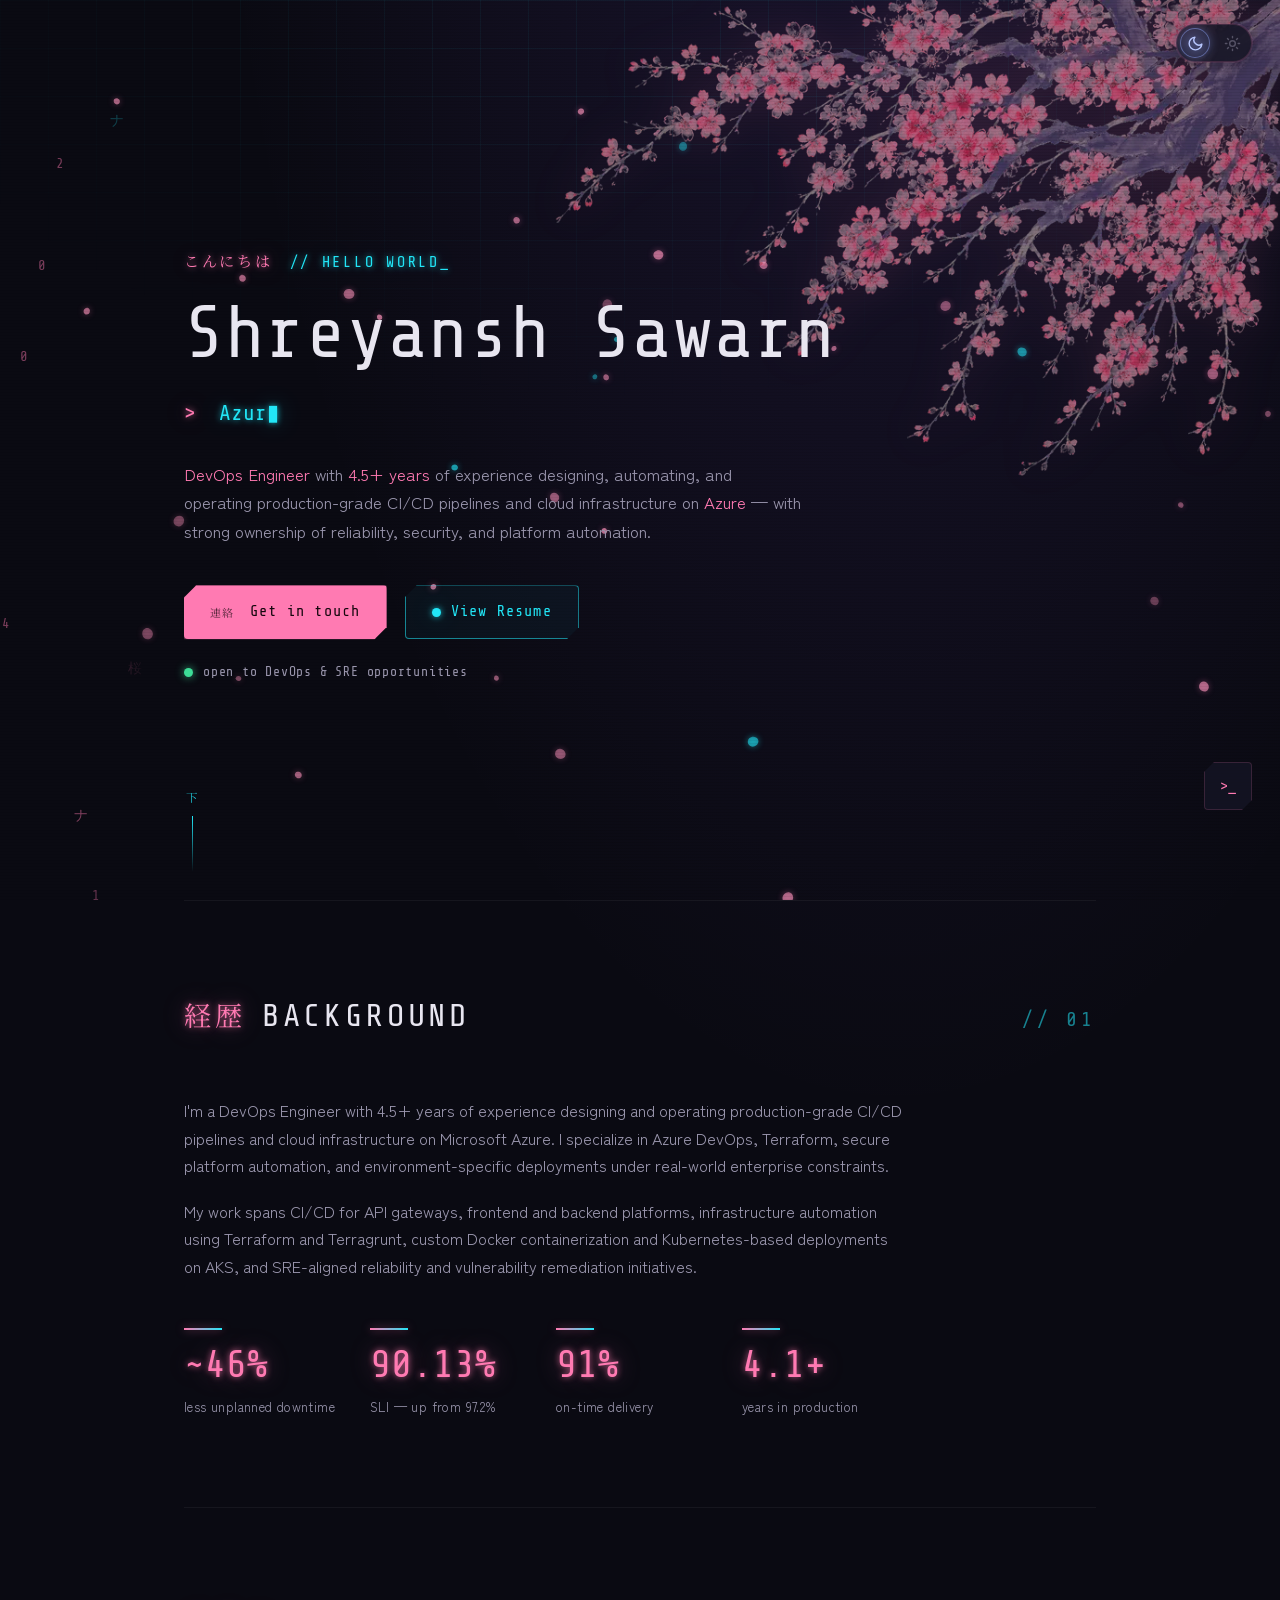
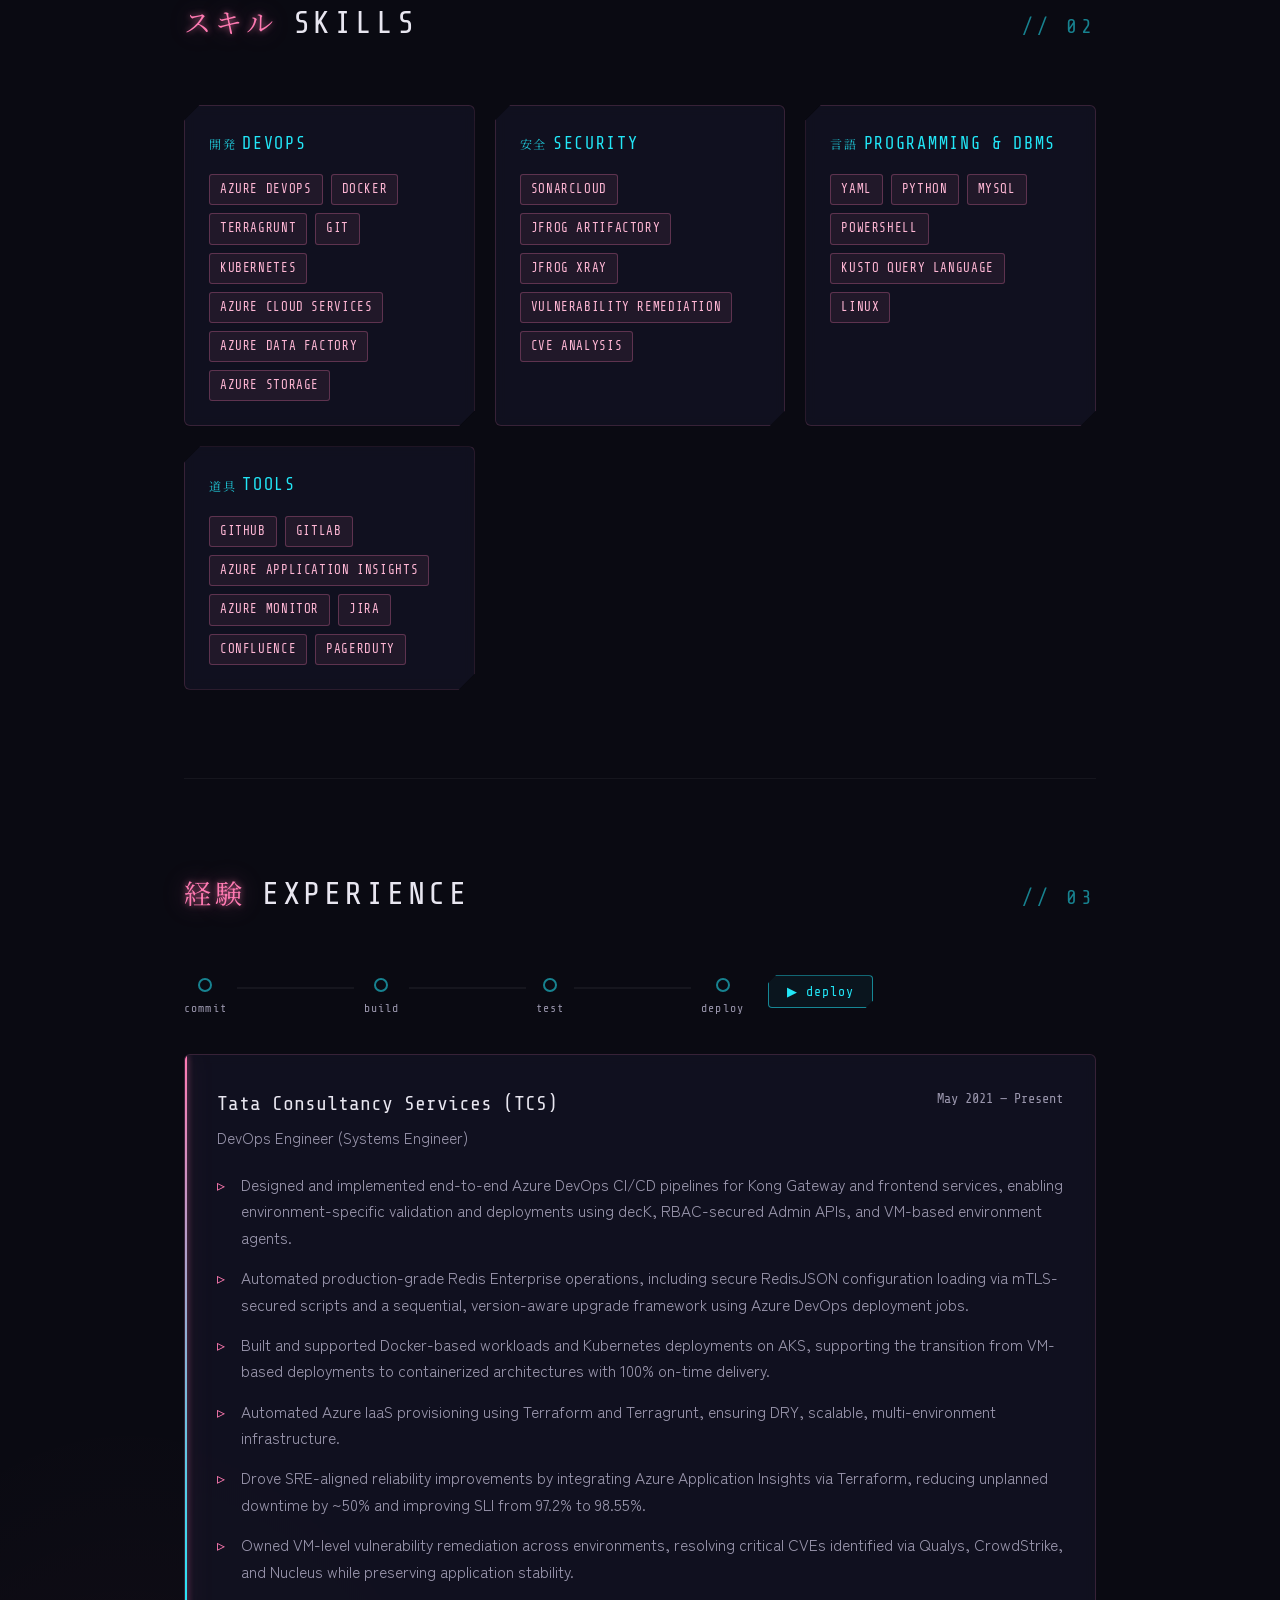
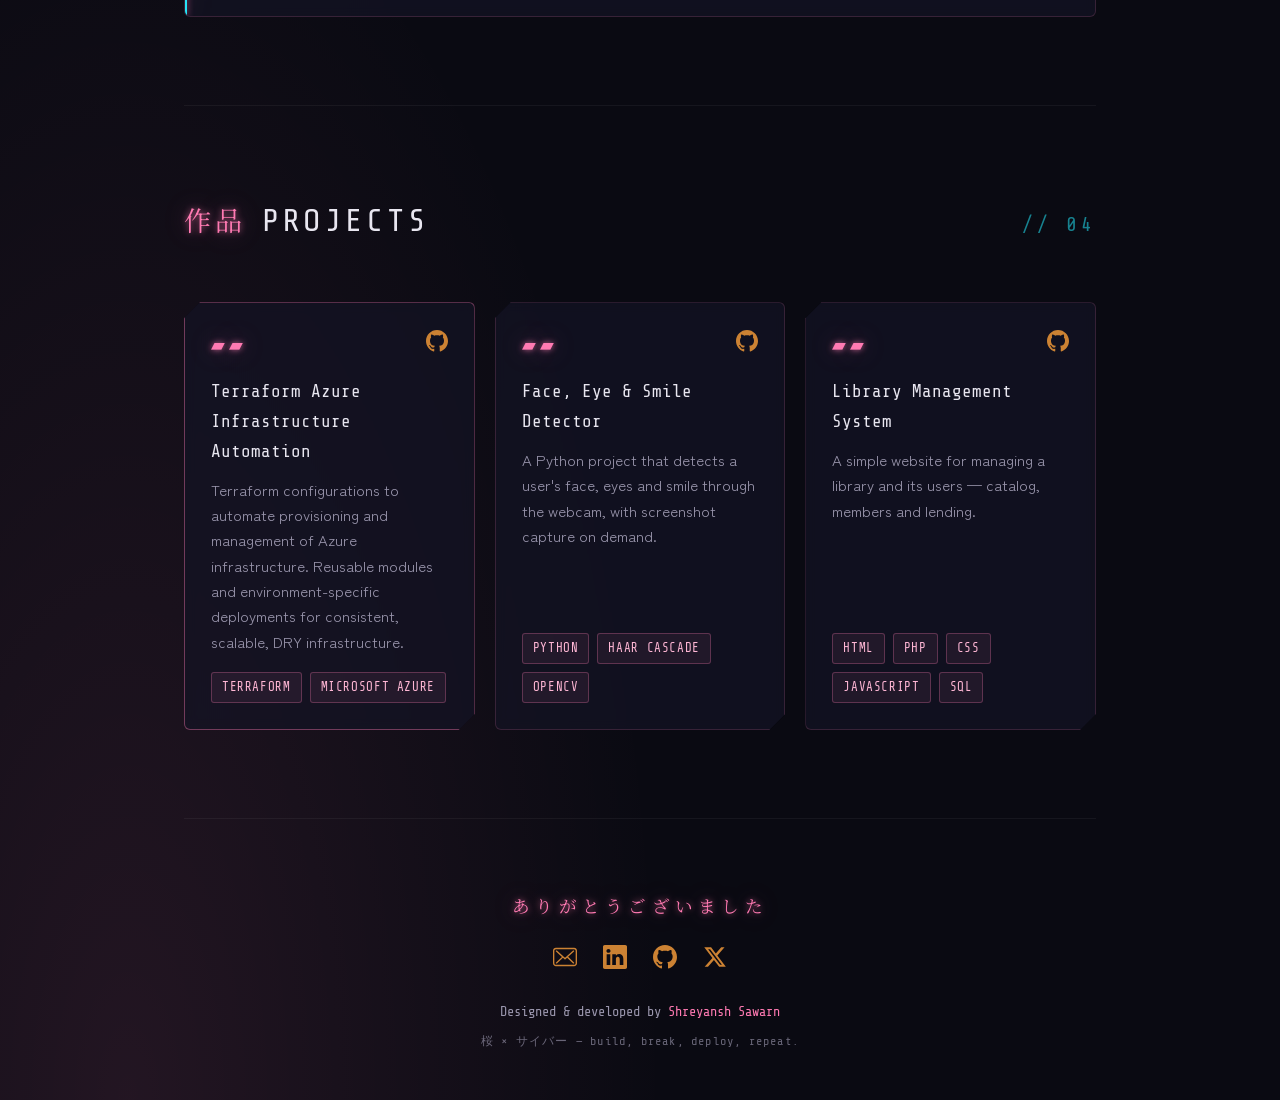
==== commit 7c29b4b0: "optimize image loading with responsive sets and implement asynchronous font loading for improved per" ====
--- a/index.html
+++ b/index.html
@@ -51,12 +51,19 @@
 		}
 	}
 	</script>
-	<link rel="preload" as="image" href="images/sakura-dark.webp" type="image/webp">
+	<link rel="preload" as="image" type="image/webp"
+		imagesrcset="images/sakura-dark-800.webp 800w, images/sakura-dark-1200.webp 1200w, images/sakura-dark.webp 1536w"
+		imagesizes="(max-width: 900px) 580px, min(58vw, 900px)">
 	<link rel="preconnect" href="https://fonts.googleapis.com">
 	<link rel="preconnect" href="https://fonts.gstatic.com" crossorigin>
-	<link
-		href="https://fonts.googleapis.com/css2?family=Share+Tech+Mono&family=Zen+Kaku+Gothic+New:wght@400;500;700&family=Noto+Serif+JP:wght@600&display=swap"
-		rel="stylesheet">
+	<!-- fonts load async (display=swap shows fallback text immediately) -->
+	<link rel="stylesheet"
+		href="https://fonts.googleapis.com/css2?family=Share+Tech+Mono&family=Zen+Kaku+Gothic+New&family=Noto+Serif+JP:wght@600&display=swap"
+		media="print" onload="this.media='all'">
+	<noscript>
+		<link rel="stylesheet"
+			href="https://fonts.googleapis.com/css2?family=Share+Tech+Mono&family=Zen+Kaku+Gothic+New&family=Noto+Serif+JP:wght@600&display=swap">
+	</noscript>
 	<link rel="stylesheet" href="style.css">
 </head>
 
@@ -70,9 +77,12 @@
 	<!-- Cherry blossom branches draping from the top-right corner (sumi-e artwork).
 	     The wrapper clips the off-edge overhang so it can't widen the mobile layout viewport. -->
 	<div class="tree-wrap" aria-hidden="true">
-		<img class="sakura-tree sakura-tree--dark" src="images/sakura-dark.webp" alt="" width="1536" height="1024">
-		<img class="sakura-tree sakura-tree--light" src="images/sakura-light.webp" alt="" width="1536" height="1024"
-			loading="lazy">
+		<img class="sakura-tree sakura-tree--dark" src="images/sakura-dark.webp"
+			srcset="images/sakura-dark-800.webp 800w, images/sakura-dark-1200.webp 1200w, images/sakura-dark.webp 1536w"
+			sizes="(max-width: 900px) 580px, min(58vw, 900px)" alt="" width="1536" height="1024">
+		<img class="sakura-tree sakura-tree--light" src="images/sakura-light.webp"
+			srcset="images/sakura-light-800.webp 800w, images/sakura-light-1200.webp 1200w, images/sakura-light.webp 1536w"
+			sizes="(max-width: 900px) 580px, min(58vw, 900px)" alt="" width="1536" height="1024" loading="lazy">
 	</div>
 
 	<div id="site">
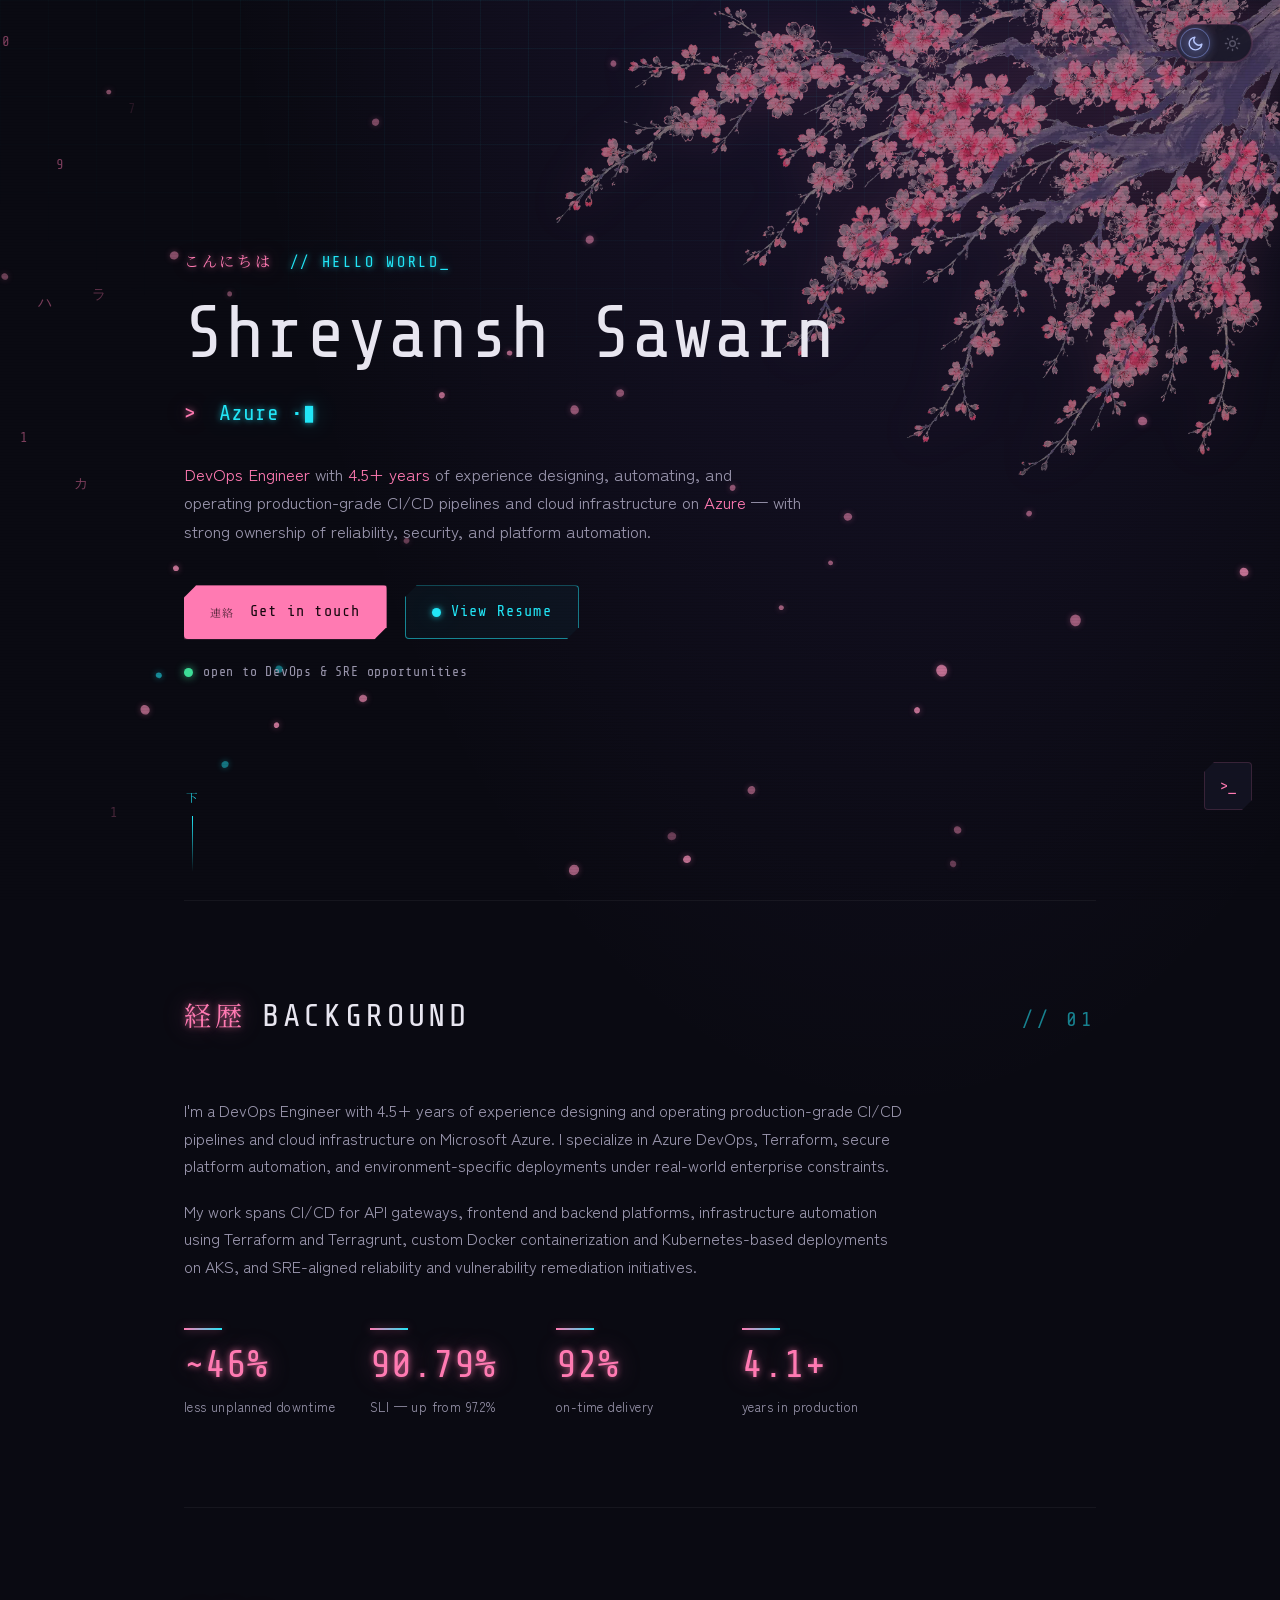
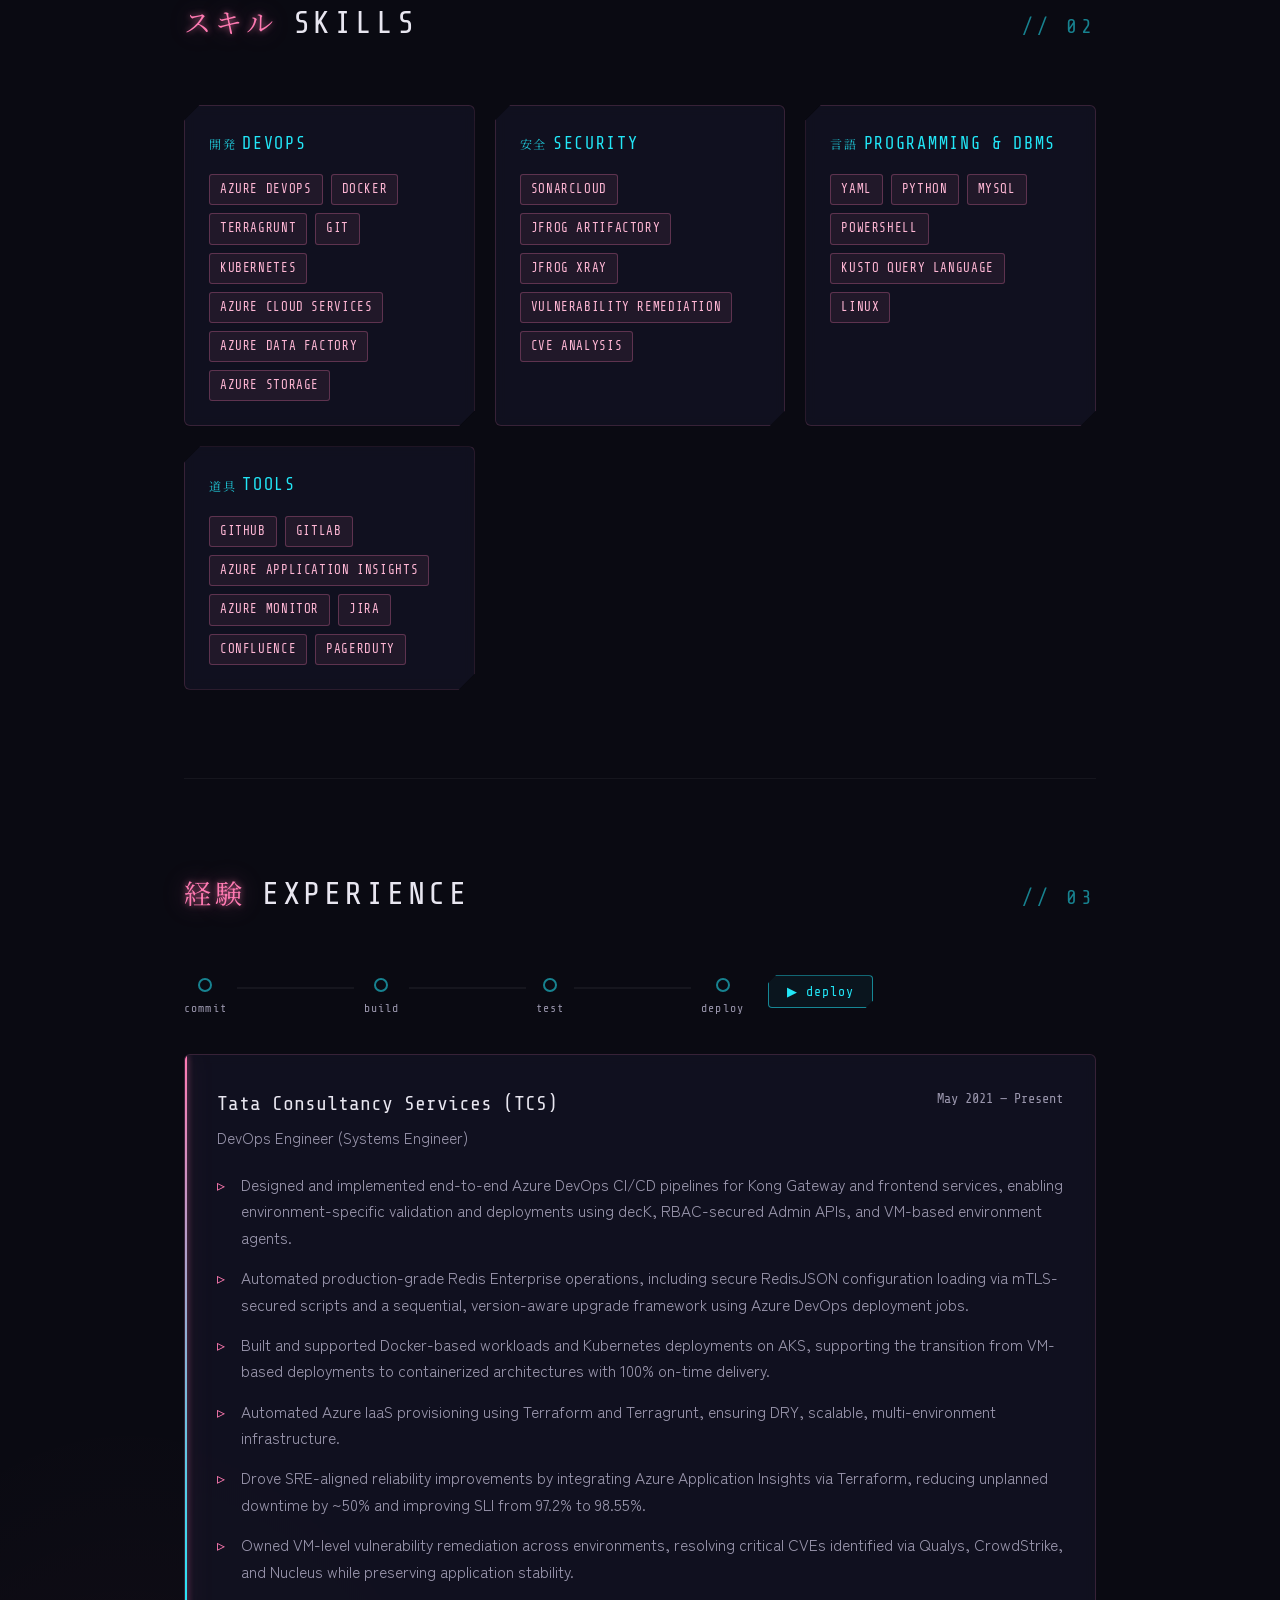
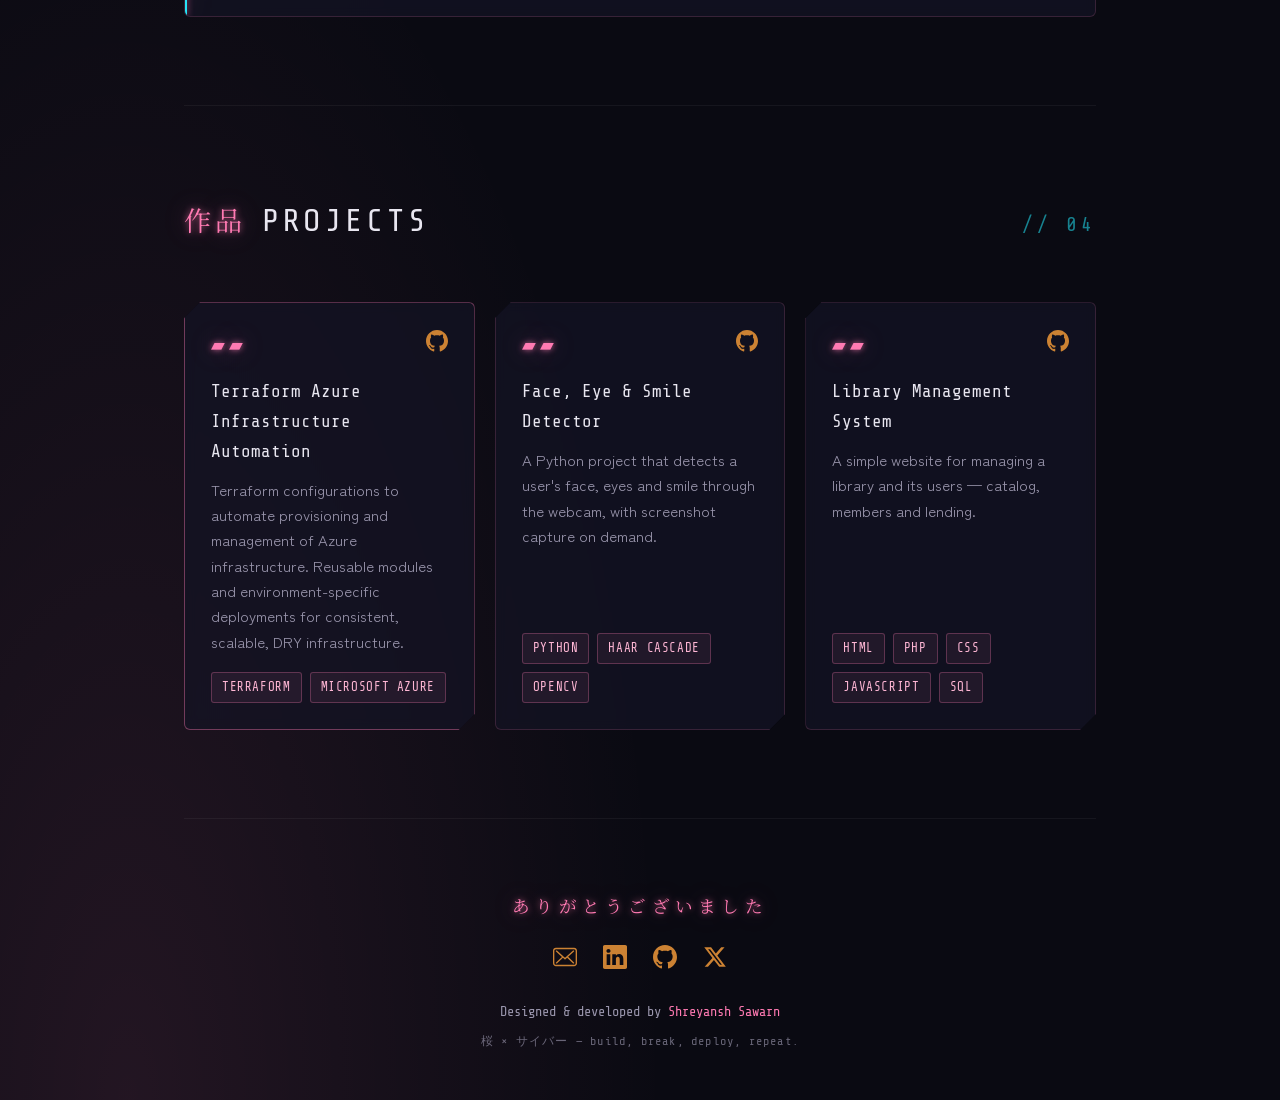
==== commit ed0aba9a: "optimize hero image loading with picture elements and add mobile performance guard to rain animation" ====
--- a/index.html
+++ b/index.html
@@ -51,9 +51,10 @@
 		}
 	}
 	</script>
-	<link rel="preload" as="image" type="image/webp"
-		imagesrcset="images/sakura-dark-800.webp 800w, images/sakura-dark-1200.webp 1200w, images/sakura-dark.webp 1536w"
-		imagesizes="(max-width: 900px) 580px, min(58vw, 900px)">
+	<link rel="preload" as="image" type="image/webp" href="images/sakura-dark-800.webp"
+		media="(max-width: 900px)">
+	<link rel="preload" as="image" type="image/webp" href="images/sakura-dark-1200.webp"
+		media="(min-width: 901px)">
 	<link rel="preconnect" href="https://fonts.googleapis.com">
 	<link rel="preconnect" href="https://fonts.gstatic.com" crossorigin>
 	<!-- fonts load async (display=swap shows fallback text immediately) -->
@@ -77,12 +78,17 @@
 	<!-- Cherry blossom branches draping from the top-right corner (sumi-e artwork).
 	     The wrapper clips the off-edge overhang so it can't widen the mobile layout viewport. -->
 	<div class="tree-wrap" aria-hidden="true">
-		<img class="sakura-tree sakura-tree--dark" src="images/sakura-dark.webp"
-			srcset="images/sakura-dark-800.webp 800w, images/sakura-dark-1200.webp 1200w, images/sakura-dark.webp 1536w"
-			sizes="(max-width: 900px) 580px, min(58vw, 900px)" alt="" width="1536" height="1024">
-		<img class="sakura-tree sakura-tree--light" src="images/sakura-light.webp"
-			srcset="images/sakura-light-800.webp 800w, images/sakura-light-1200.webp 1200w, images/sakura-light.webp 1536w"
-			sizes="(max-width: 900px) 580px, min(58vw, 900px)" alt="" width="1536" height="1024" loading="lazy">
+		<picture>
+			<!-- phones always get the 800w file, regardless of pixel density -->
+			<source media="(max-width: 900px)" srcset="images/sakura-dark-800.webp">
+			<img class="sakura-tree sakura-tree--dark" src="images/sakura-dark-1200.webp" alt="" width="1200"
+				height="800">
+		</picture>
+		<picture>
+			<source media="(max-width: 900px)" srcset="images/sakura-light-800.webp">
+			<img class="sakura-tree sakura-tree--light" src="images/sakura-light-1200.webp" alt="" width="1200"
+				height="800" loading="lazy">
+		</picture>
 	</div>
 
 	<div id="site">
